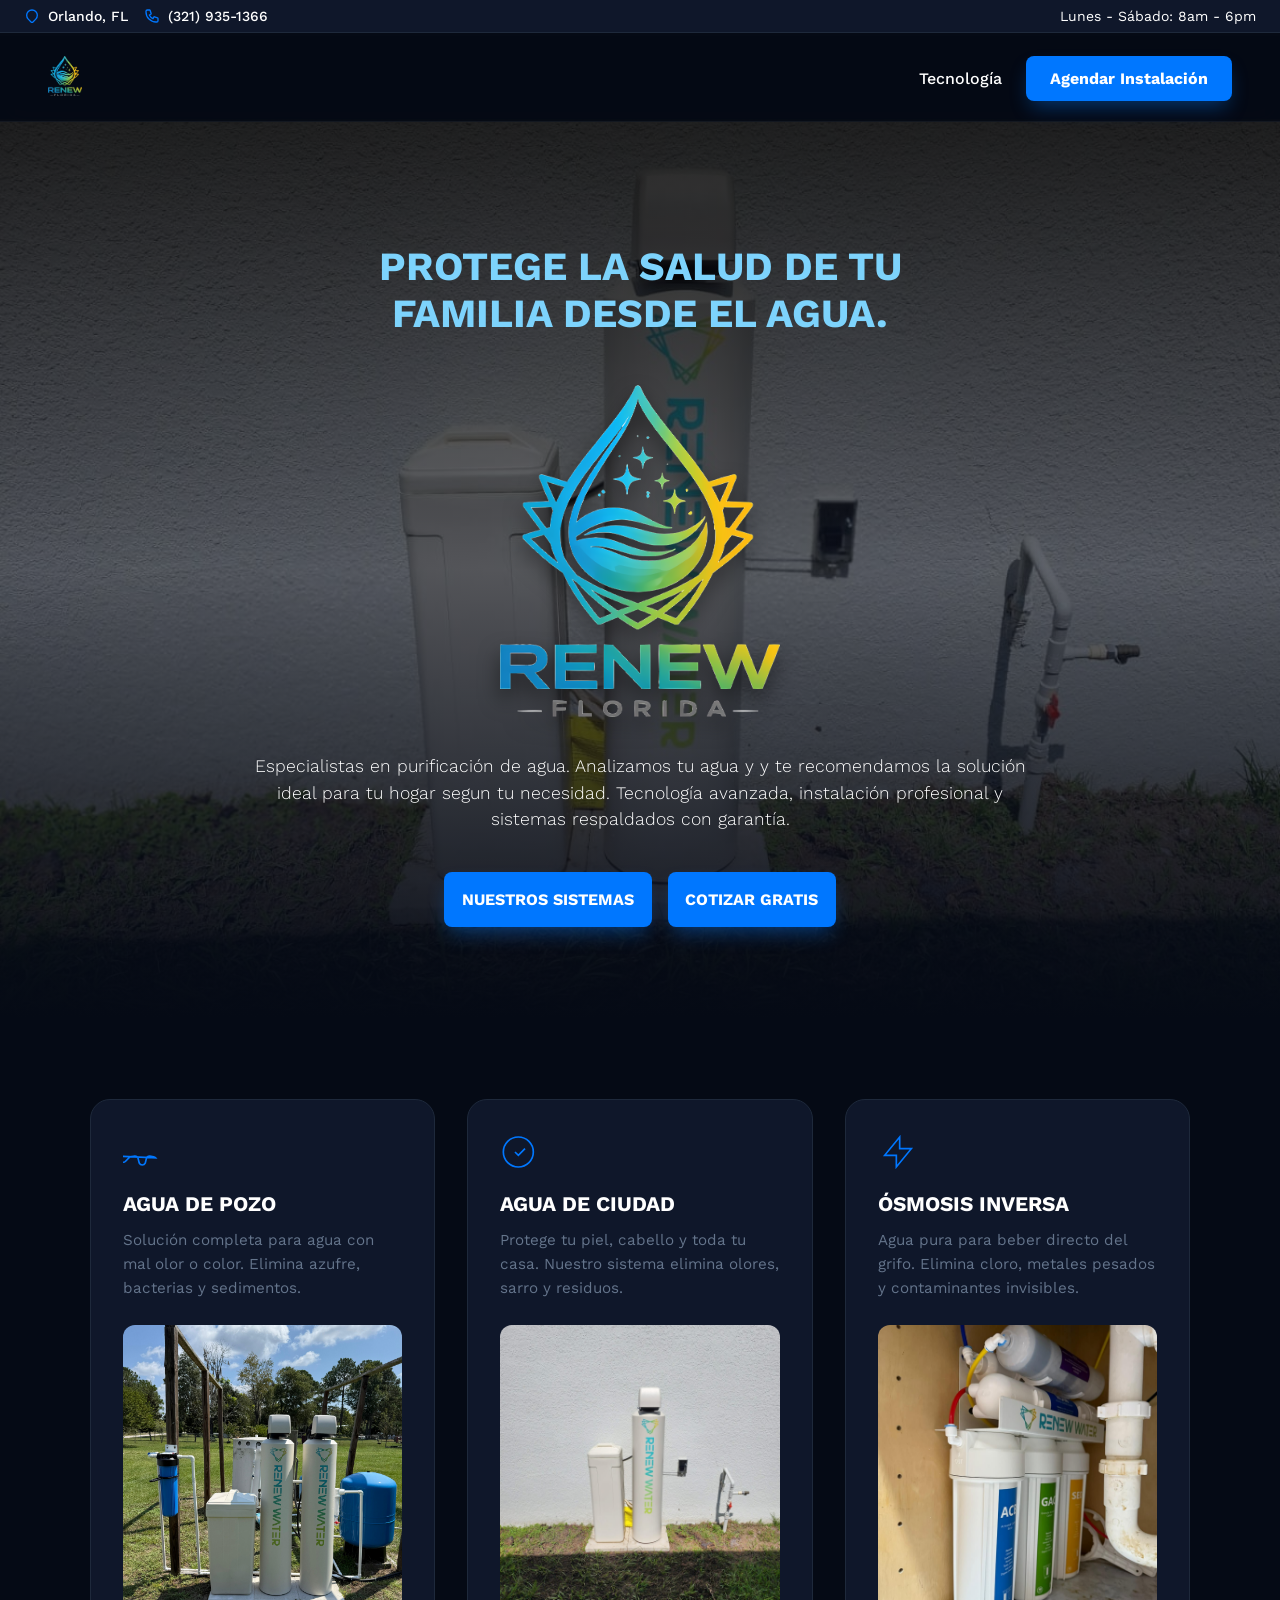
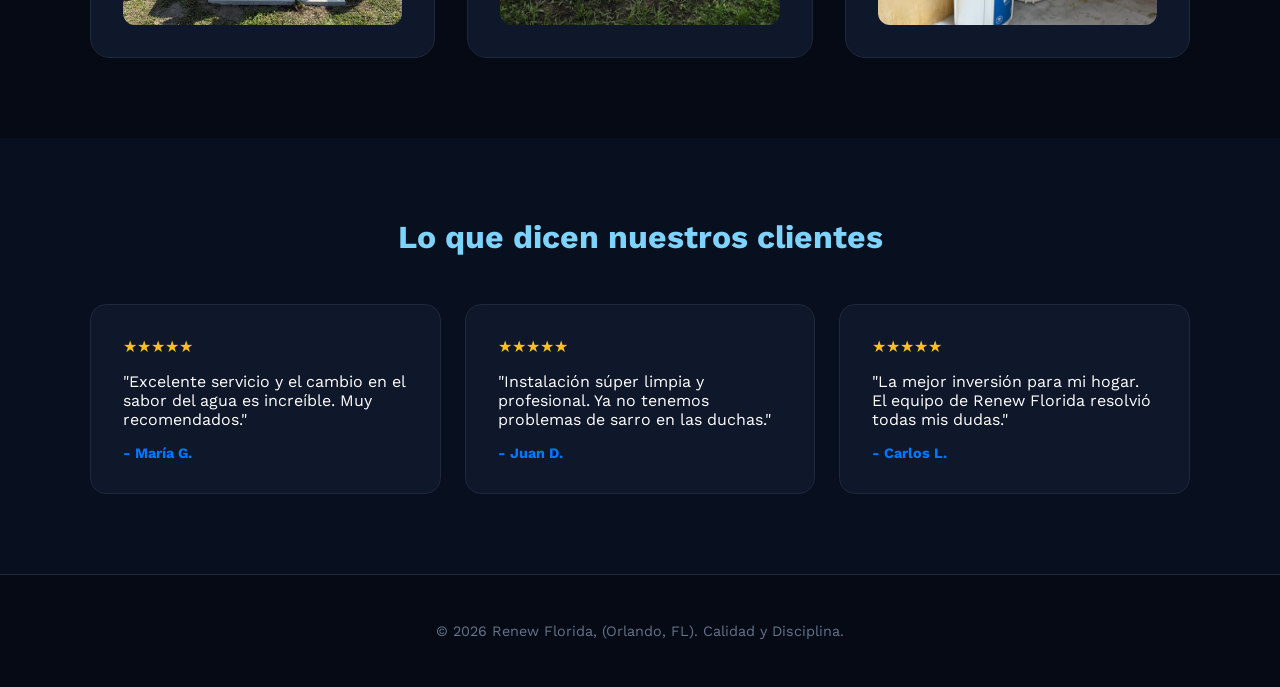
==== index.html @ 1191c912 "new images on product showups" ====
<!DOCTYPE html>
<html lang="es">
<head>
    <meta charset="UTF-8">
    <meta name="viewport" content="width=device-width, initial-scale=1.0">
    <title>Renew Florida | Sistemas de Purificación Profesional</title>
    <meta name="description" content="Sistemas de purificación de agua de alta tecnología en Orlando, FL. Eliminación de sedimentos, cloro y bacterias a domicilio.">
    
    <link rel="stylesheet" href="style.css">
    <link href="https://unpkg.com/aos@2.3.1/dist/aos.css" rel="stylesheet">
    <link rel="preconnect" href="https://fonts.googleapis.com">
    <link rel="preconnect" href="https://fonts.gstatic.com" crossorigin>
    <link href="https://fonts.googleapis.com/css2?family=Work+Sans:wght@300;400;700&display=swap" rel="stylesheet">
</head>
<body class="site-body">

    <div class="top-bar">
        <div class="top-bar-contact">
            <div class="contact-item">
                <svg class="icon" fill="none" stroke="currentColor" viewBox="0 0 24 24"><path stroke-linecap="round" stroke-linejoin="round" stroke-width="2" d="M17.657 16.657L13.414 20.9a1.998 1.998 0 01-2.827 0l-4.244-4.243a8 8 0 1111.314 0z"></path></svg>
                <a href="#" class="link-white">Orlando, FL</a>
            </div>
            <div class="contact-item">
                <svg class="icon" fill="none" stroke="currentColor" viewBox="0 0 24 24"><path stroke-linecap="round" stroke-linejoin="round" stroke-width="2" d="M3 5a2 2 0 012-2h3.28a1 1 0 01.948.684l1.498 4.493a1 1 0 01-.502 1.21l-2.257 1.13a11.042 11.042 0 005.516 5.516l1.13-2.257a1 1 0 011.21-.502l4.493 1.498a1 1 0 01.684.949V19a2 2 0 01-2 2h-1C9.716 21 3 14.284 3 6V5z"></path></svg>
                <a href="https://wa.me/13219351366" class="link-white transition-blue">(321) 935-1366</a>
            </div>
        </div>
        <div class="top-bar-hours">Lunes - Sábado: 8am - 6pm</div>
    </div>

    <nav class="main-nav glass">
        <a href="#" class="nav-logo">
            <img src="assets/logo.png" alt="AquaPure Logo" class="logo-img">
        </a>
        <div class="nav-links">
            <a href="#servicios" class="nav-link">Tecnología</a>
            <a href="https://wa.me/13219351366" class="btn-primary shadow-blue">Agendar Instalación</a>
        </div>
    </nav>

    <section class="hero">
        <!-- Contenedor de fondos rotativos -->
        <div class="photo-container" id="bg-slider">
            <img src="assets/images/ciudad1.JPG" class="hero-photo active">
            <img src="assets/images/ciudad2.JPG" class="hero-photo">
            <img src="assets/images/ciudad3.JPG" class="hero-photo">
            <img src="assets/images/ciudad4.JPG" class="hero-photo">
            <img src="assets/images/ciudad5.JPG" class="hero-photo">
            <img src="assets/images/ciudad6.JPG" class="hero-photo">
            <img src="assets/images/ciudad7.jpg" class="hero-photo">
            <img src="assets/images/ciudad8.JPG" class="hero-photo">
            <img src="assets/images/osmosis1.JPG" class="hero-photo">
            <img src="assets/images/pozo1.JPG" class="hero-photo">
            <img src="assets/images/pozo2.JPG" class="hero-photo">
            <img src="assets/images/pozo3.JPG" class="hero-photo">
            <img src="assets/images/pozo4.JPG" class="hero-photo">
            <img src="assets/images/pozo5.JPG" class="hero-photo">
            <img src="assets/images/pozo6.jpg" class="hero-photo">
            <img src="assets/images/pozo7.jpg" class="hero-photo">
            <div class="overlay"></div>
        </div>

        <div class="hero-content" data-aos="fade-up" data-aos-duration="1500">
            <span class="hero-subtitle">PROTEGE LA SALUD DE TU <br>FAMILIA DESDE EL AGUA.</span>
            
            <div class="logo-animation-container" data-aos="zoom-in" data-aos-duration="2000">
                <img src="assets/logo.png" alt="AquaPure Logo" class="hero-logo-img">
            </div>

            <p class="hero-description">
                Especialistas en purificación de agua. Analizamos tu agua y y te recomendamos la solución ideal para tu hogar segun tu necesidad. Tecnología avanzada, instalación profesional y sistemas respaldados con garantía.
            </p>

            <div class="hero-actions">
                <a href="#servicios" class="btn-primary btn-large shadow-blue">NUESTROS SISTEMAS</a>
                <a href="https://wa.me/13219351366" class="btn-primary btn-large shadow-blue">COTIZAR GRATIS</a>
            </div>
        </div>
    </section>

    <section id="servicios" class="services-section">
        <div class="services-grid">

            <div class="service-card" data-aos="fade-up">
                <svg class="service-icon" fill="none" stroke="currentColor" viewBox="0 0 24 24"><path d="M19.428 15.428a2 2 0 00-1.022-.547l-2.387-.477a2 2 0 00-1.96 1.414l-.727 2.903a2 2 0 01-3.566 0l-.727-2.903a2 2 0 00-1.96-1.414l-2.387.477a2 2 0 00-1.022.547l-2.12 2.12a2 2 0 01-2.828 0l-2.12-2.12a2 2 0 00-1.022-.547l-2.387-.477z"></path></svg>
                <h4 class="service-title">AGUA DE POZO</h4>
                <p class="service-text">Solución completa para agua con mal olor o color. Elimina azufre, bacterias y sedimentos.</p>
                <div class="service-img-container">
                    <img src="assets/images/pozo1.JPG" alt="Sistema Pozo 1" class="service-img active">
                    <img src="assets/images/pozo2.JPG" alt="Sistema Pozo 2" class="service-img">
                    <img src="assets/images/pozo3.JPG" alt="Sistema Pozo 3" class="service-img">
                    <img src="assets/images/pozo4.JPG" alt="Sistema Pozo 4" class="service-img">
                    <img src="assets/images/pozo5.JPG" alt="Sistema Pozo 5" class="service-img">
                    <img src="assets/images/pozo6.jpg" alt="Sistema Pozo 6" class="service-img">
                    <img src="assets/images/pozo7.jpg" alt="Sistema Pozo 7" class="service-img">
                </div>
            </div>

            <div class="service-card" data-aos="fade-up" data-aos-delay="200">
                <svg class="service-icon" fill="none" stroke="currentColor" viewBox="0 0 24 24"><path d="M9 12l2 2 4-4m5 2a9 9 0 11-18 0 9 9 0 0118 0z"></path></svg>
                <h4 class="service-title">AGUA DE CIUDAD</h4>
                <p class="service-text">Protege tu piel, cabello y toda tu casa. Nuestro sistema elimina olores, sarro y residuos.</p>
                <div class="service-img-container">
                    <img src="assets/images/ciudad1.JPG" alt="Sistema Ciudad 1" class="service-img active">
                    <img src="assets/images/ciudad2.JPG" alt="Sistema Ciudad 2" class="service-img">
                    <img src="assets/images/ciudad3.JPG" alt="Sistema Ciudad 3" class="service-img">
                    <img src="assets/images/ciudad4.JPG" alt="Sistema Ciudad 4" class="service-img">
                    <img src="assets/images/ciudad5.JPG" alt="Sistema Ciudad 5" class="service-img">
                    <img src="assets/images/ciudad6.JPG" alt="Sistema Ciudad 6" class="service-img">
                    <img src="assets/images/ciudad7.jpg" alt="Sistema Ciudad 7" class="service-img">
                    <img src="assets/images/ciudad8.JPG" alt="Sistema Ciudad 8" class="service-img">
                    
                </div>
            </div>

            <div class="service-card" data-aos="fade-up" data-aos-delay="400">
                <svg class="service-icon" fill="none" stroke="currentColor" viewBox="0 0 24 24"><path d="M13 10V3L4 14h7v7l9-11h-7z"></path></svg>
                <h4 class="service-title">Ósmosis Inversa</h4>
                <p class="service-text">Agua pura para beber directo del grifo. Elimina cloro, metales pesados y contaminantes invisibles.</p>
                <div class="service-img-container">
                    <img src="assets/images/osmosis1.JPG" alt="Sistema Osmosis 1" class="service-img active">
                </div>
            </div>
        </div>
    </section>

    <!-- SECCIÓN DE REVIEWS -->
    <section class="reviews-section">
        <h2 class="reviews-title" data-aos="fade-down">Lo que dicen nuestros clientes</h2>
        <div class="reviews-grid">
            <div class="review-card" data-aos="zoom-in">
                <div class="review-stars">★★★★★</div>
                <p>"Excelente servicio y el cambio en el sabor del agua es increíble. Muy recomendados."</p>
                <span class="review-author">- María G.</span>
            </div>
            <div class="review-card" data-aos="zoom-in" data-aos-delay="100">
                <div class="review-stars">★★★★★</div>
                <p>"Instalación súper limpia y profesional. Ya no tenemos problemas de sarro en las duchas."</p>
                <span class="review-author">- Juan D.</span>
            </div>
            <div class="review-card" data-aos="zoom-in" data-aos-delay="200">
                <div class="review-stars">★★★★★</div>
                <p>"La mejor inversión para mi hogar. El equipo de Renew Florida resolvió todas mis dudas."</p>
                <span class="review-author">- Carlos L.</span>
            </div>
        </div>
    </section>

    <footer class="main-footer">
        <p>© 2026 Renew Florida, (Orlando, FL). Calidad y Disciplina.</p>
    </footer>

    <script src="https://unpkg.com/aos@2.3.1/dist/aos.js"></script>
    <script>
        // 1. Inicializar animaciones de scroll
        AOS.init({ once: true });

        // 2. LÓGICA DEL HERO (Fondo principal)
        const heroSlides = document.querySelectorAll('.hero-photo');
        let currentHeroIndex = 0;

        function nextHeroSlide() {
            if (heroSlides.length === 0) return;
            heroSlides[currentHeroIndex].classList.remove('active');
            currentHeroIndex = (currentHeroIndex + 1) % heroSlides.length;
            heroSlides[currentHeroIndex].classList.add('active');
        }

        // 3. LÓGICA DE SERVICIOS (Mini sliders en las tarjetas)
        const serviceContainers = document.querySelectorAll('.service-img-container');

        function initServiceSliders() {
            serviceContainers.forEach(container => {
                const images = container.querySelectorAll('.service-img');
                
                // Solo si hay más de una imagen en la tarjeta, activamos el intervalo
                if (images.length > 1) {
                    let currentServiceIndex = 0;
                    
                    setInterval(() => {
                        images[currentServiceIndex].classList.remove('active');
                        currentServiceIndex = (currentServiceIndex + 1) % images.length;
                        images[currentServiceIndex].classList.add('active');
                    }, 2000); // Cambia cada 4 segundos (un poco más rápido que el Hero)
                }
            });
        }

        // 4. EJECUCIÓN
        if (heroSlides.length > 0) setInterval(nextHeroSlide, 3000);
        initServiceSliders();

    </script>
</body>
</html>
---- style.css ----
:root {
    --bg-dark: #050a15;
    --bg-card: #0f172a;
    --accent-main: #0077ff;
    --accent-dark: #0056b3;
    --accent-light: #7dd3fc;
    --text-white: #ffffff;
    --text-gray: #94a3b8;
    --text-muted: #64748b;
    --border-gray: #1e293b;
}

* {
    margin: 0;
    padding: 0;
    box-sizing: border-box;
}

body {
    font-family: 'Work Sans', sans-serif;
    background-color: var(--bg-dark);
    color: var(--text-white);
    overflow-x: hidden;
}

/* --- UTILIDADES --- */
.transition-blue:hover { color: var(--accent-light); }
.link-white { color: white; text-decoration: none; font-weight: 500; }

/* NAVEGACIÓN */
.top-bar {
    position: sticky;
    top: 0;
    z-index: 60;
    background-color: #0f172a;
    padding: 0.5rem 1.5rem;
    display: flex;
    justify-content: space-between;
    align-items: center;
    font-size: 0.875rem;
    border-bottom: 1px solid var(--border-gray);
}

.top-bar-contact { display: flex; gap: 1rem; }
.contact-item { display: flex; align-items: center; }
.icon { width: 1rem; height: 1rem; margin-right: 0.5rem; color: var(--accent-main); }

.main-nav {
    position: sticky;
    top: 34px;
    width: 100%;
    z-index: 50;
    padding: 1rem 1.5rem;
    display: flex;
    justify-content: space-between;
    align-items: center;
}

.glass {
    background: rgba(5, 10, 21, 0.85);
    backdrop-filter: blur(12px);
    -webkit-backdrop-filter: blur(12px);
    border-bottom: 1px solid rgba(255, 255, 255, 0.05);
}

.logo-img { height: 2.5rem; transition: transform 0.2s; }
.nav-links { display: flex; align-items: center; gap: 1.5rem; }
.nav-link { color: white; text-decoration: none; font-weight: 500; transition: 0.2s; }

/* HERO SECTION & BG CHANGER */
.hero {
    position: relative;
    min-height: 100vh;
    display: flex;
    flex-direction: column;
    align-items: center;
    justify-content: center;
    padding: 6rem 1rem 4rem;
    text-align: center;
    overflow: hidden;
}

.photo-container { position: absolute; inset: 0; z-index: 0; }
.hero-photo { 
    position: absolute;
    inset: 0;
    width: 100%; 
    height: 100%; 
    object-fit: cover; 
    opacity: 0;
    transition: opacity 1s ease-in-out;
}
.hero-photo.active { opacity: 1; }

.overlay {
    position: absolute;
    inset: 0;
    background: linear-gradient(to bottom, rgba(0,0,0,0.85), rgba(5,10,21,0.6), var(--bg-dark));
    z-index: 10;
}

.hero-content { position: relative; z-index: 20; max-width: 800px; }
.hero-subtitle { color: var(--accent-light); font-weight: 700; font-size: 1.25rem; text-transform: uppercase; margin-bottom: 1rem; display: block; }
.hero-logo-img { width: 60%; max-width: 280px; height: auto; margin: 2rem 0; filter: drop-shadow(0 10px 10px rgba(0,0,0,0.5)); }
.hero-description { font-size: 1.1rem; color: var(--text-white); margin-bottom: 2.5rem; font-weight: 300; line-height: 1.5; }

.hero-actions { display: flex; flex-direction: column; gap: 1rem; align-items: center; }

/* BOTONES */
.btn-primary {
    background-color: var(--accent-main);
    color: white;
    padding: 0.8rem 1.5rem;
    border-radius: 0.5rem;
    font-weight: 700;
    text-decoration: none;
    transition: 0.3s;
    border: none;
    display: inline-block;
}
.btn-primary:hover { background-color: var(--accent-dark); transform: translateY(-2px); }
.btn-large { width: 100%; max-width: 300px; padding: 1.1rem; font-size: 1rem; }
.shadow-blue { box-shadow: 0 10px 20px -5px rgba(0, 119, 255, 0.4); }

/* SERVICIOS */
.services-section { padding: 5rem 1.5rem; background-color: var(--bg-dark); }
.services-grid { max-width: 1100px; margin: 0 auto; display: grid; gap: 2rem; grid-template-columns: 1fr; }
.service-card { 
    padding: 2rem; 
    border-radius: 1.25rem; 
    background-color: var(--bg-card); 
    border: 1px solid var(--border-gray); 
    transition: 0.3s; 
    display: flex;
    flex-direction: column;
}
.service-card:hover { border-color: var(--accent-main); transform: scale(1.03); }
.service-icon { width: 2.5rem; height: 2.5rem; color: var(--accent-main); margin-bottom: 1.25rem; }
.service-title { font-size: 1.3rem; margin-bottom: 0.75rem; text-transform: uppercase; }
.service-text { color: var(--text-muted); line-height: 1.6; font-size: 0.95rem; margin-bottom: 1.5rem; flex-grow: 1; }

.service-img-container {
    width: 100%;
    height: 300px;
    border-radius: 0.75rem;
    overflow: hidden;
    margin-top: auto;
}
.service-img { width: 100%; height: 100%; object-fit: cover; }

/* REVIEWS */
.reviews-section { padding: 5rem 1.5rem; background-color: #080f1e; }
.reviews-title { text-align: center; margin-bottom: 3rem; font-size: 2rem; color: var(--accent-light); }
.reviews-grid { max-width: 1100px; margin: 0 auto; display: grid; gap: 1.5rem; grid-template-columns: 1fr; }
.review-card { background: var(--bg-card); padding: 2rem; border-radius: 1rem; border: 1px solid var(--border-gray); }
.review-stars { color: #fbbf24; margin-bottom: 1rem; }
.review-author { display: block; margin-top: 1rem; font-weight: 700; color: var(--accent-main); font-size: 0.9rem; }

/* FOOTER */
.main-footer { padding: 3rem 1rem; border-top: 1px solid var(--border-gray); text-align: center; color: var(--text-muted); font-size: 0.9rem; }

/* MEDIA QUERIES */
@media (min-width: 768px) {
    .services-grid { grid-template-columns: repeat(3, 1fr); }
    .reviews-grid { grid-template-columns: repeat(3, 1fr); }
    .hero-actions { flex-direction: row; justify-content: center; }
    .btn-large { width: auto; }
    .hero-subtitle { font-size: 2.5rem; }
    .hero-logo-img { width: 35%; }
    .main-nav { top: 36px; padding: 1.25rem 3rem; }
}

@media (max-width: 600px) {
    .top-bar { flex-direction: column; height: auto; padding: 0.75rem; text-align: center; }
    .top-bar-contact { flex-direction: column; gap: 0.4rem; }
    .main-nav { top: 0; }
    .nav-link { display: none; }
}

/* Posicionamiento para las imágenes rotativas de servicios */
.service-img-container {
    position: relative; /* Necesario para el posicionamiento absoluto de los hijos */
    height: 300px;
}

.service-img {
    position: absolute;
    top: 0;
    left: 0;
    width: 100%;
    height: 100%;
    object-fit: cover;
    opacity: 0;
    transition: opacity 1s ease-in-out;
}

.service-img.active {
    opacity: 1;
}
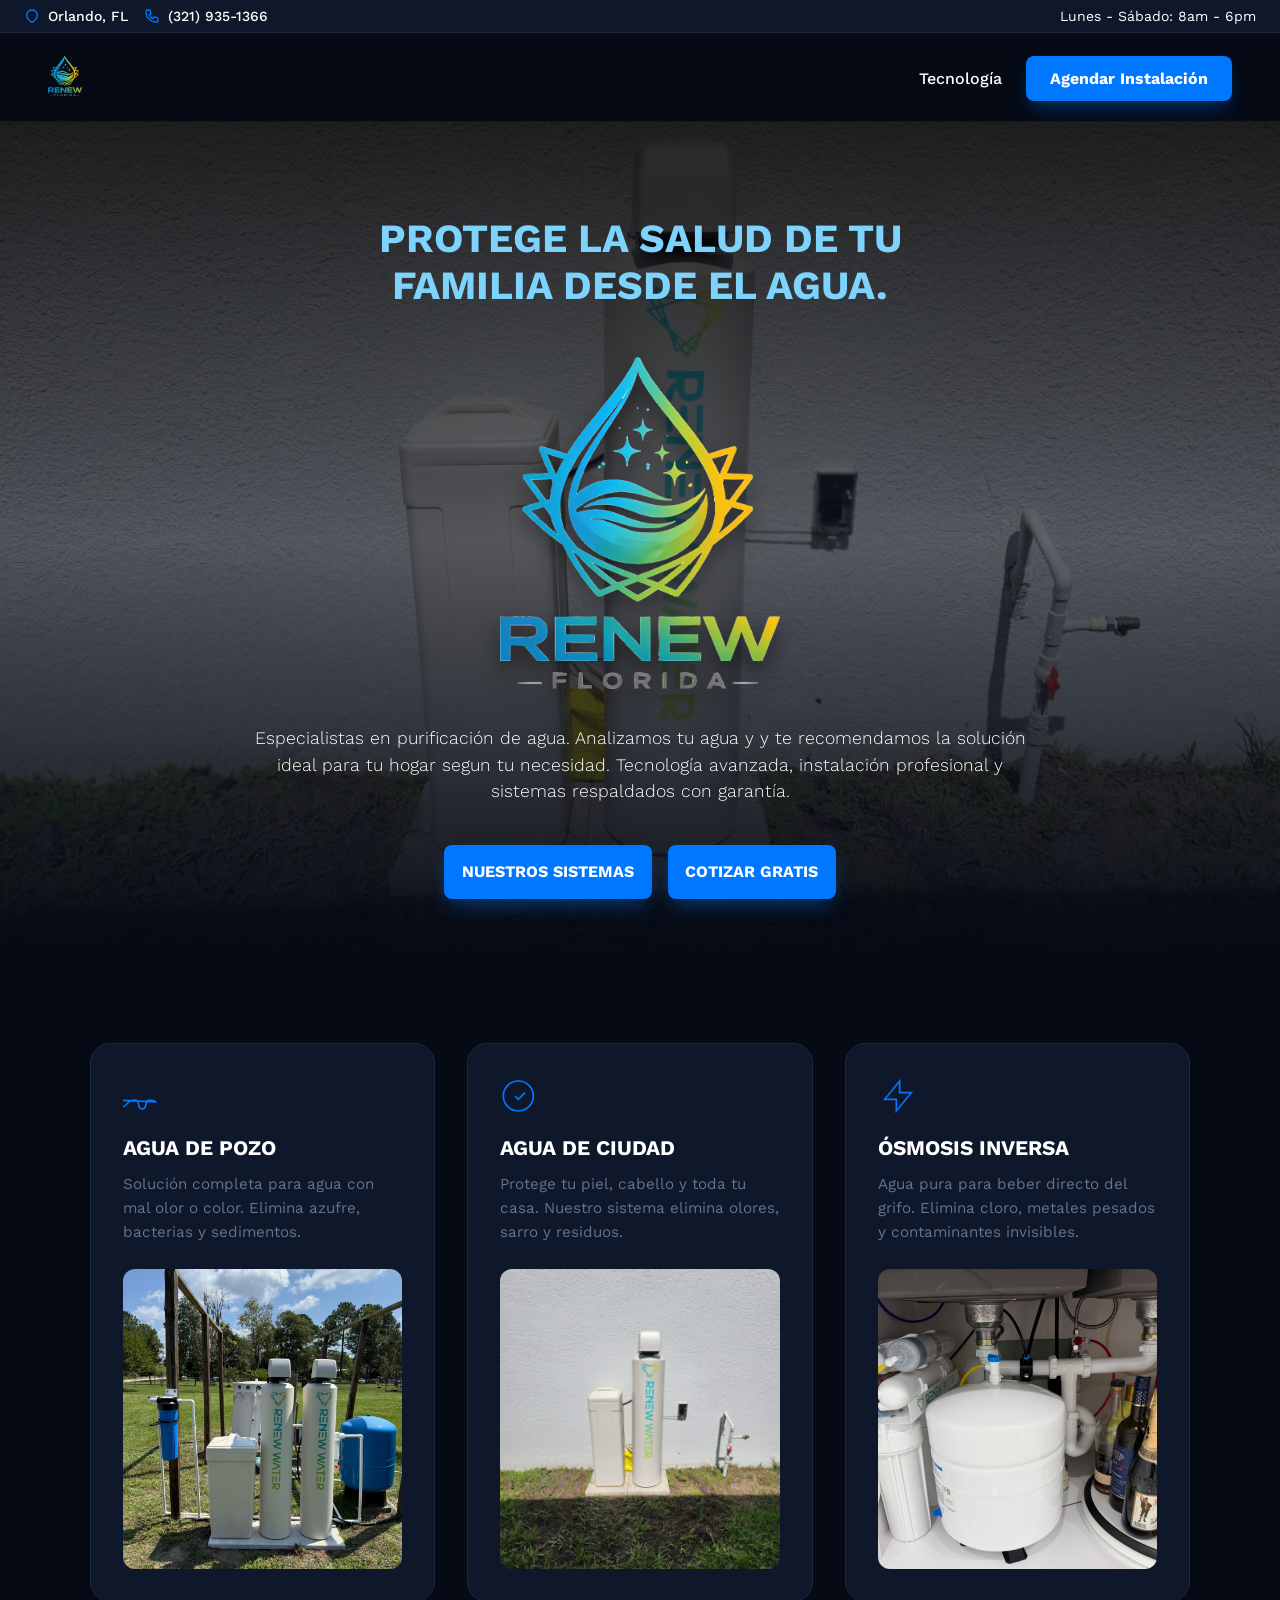
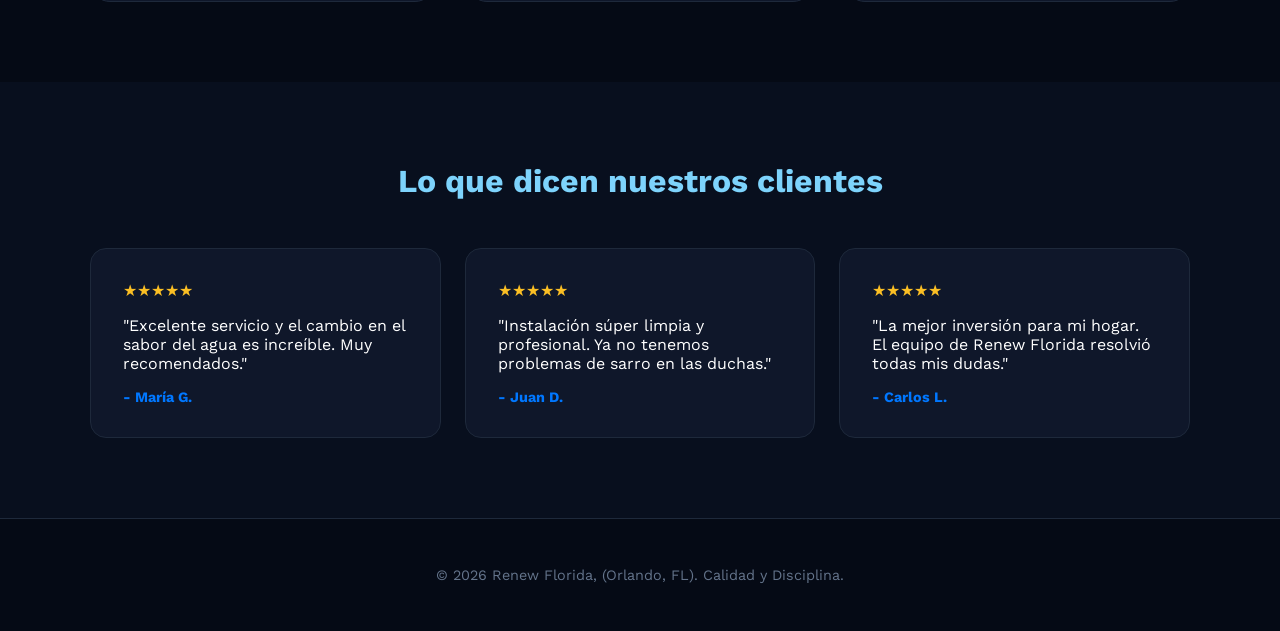
==== commit 92439ab6: "new osmosis images" ====
--- a/index.html
+++ b/index.html
@@ -49,7 +49,8 @@
             <img src="assets/images/ciudad6.JPG" class="hero-photo">
             <img src="assets/images/ciudad7.jpg" class="hero-photo">
             <img src="assets/images/ciudad8.JPG" class="hero-photo">
-            <img src="assets/images/osmosis1.JPG" class="hero-photo">
+            <img src="assets/images/osmosis1.PNG" class="hero-photo">
+            <img src="assets/images/osmosis2.JPG" class="hero-photo">
             <img src="assets/images/pozo1.JPG" class="hero-photo">
             <img src="assets/images/pozo2.JPG" class="hero-photo">
             <img src="assets/images/pozo3.JPG" class="hero-photo">
@@ -118,7 +119,8 @@
                 <h4 class="service-title">Ósmosis Inversa</h4>
                 <p class="service-text">Agua pura para beber directo del grifo. Elimina cloro, metales pesados y contaminantes invisibles.</p>
                 <div class="service-img-container">
-                    <img src="assets/images/osmosis1.JPG" alt="Sistema Osmosis 1" class="service-img active">
+                    <img src="assets/images/osmosis1.PNG" alt="Sistema Osmosis 1" class="service-img active">
+                    <img src="assets/images/osmosis2.JPG" alt="Sistema Osmosis 2" class="service-img">
                 </div>
             </div>
         </div>
--- a/style.css
+++ b/style.css
@@ -70,7 +70,7 @@
 /* HERO SECTION & BG CHANGER */
 .hero {
     position: relative;
-    min-height: 100vh;
+    min-height: 90vh;
     display: flex;
     flex-direction: column;
     align-items: center;
@@ -99,12 +99,40 @@
     z-index: 10;
 }
 
-.hero-content { position: relative; z-index: 20; max-width: 800px; }
-.hero-subtitle { color: var(--accent-light); font-weight: 700; font-size: 1.25rem; text-transform: uppercase; margin-bottom: 1rem; display: block; }
-.hero-logo-img { width: 60%; max-width: 280px; height: auto; margin: 2rem 0; filter: drop-shadow(0 10px 10px rgba(0,0,0,0.5)); }
-.hero-description { font-size: 1.1rem; color: var(--text-white); margin-bottom: 2.5rem; font-weight: 300; line-height: 1.5; }
-
-.hero-actions { display: flex; flex-direction: column; gap: 1rem; align-items: center; }
+.hero-content {
+    position: relative;
+    z-index: 20;
+    max-width: 800px;
+}
+.hero-subtitle {
+    color: var(--accent-light);
+    font-weight: 700;
+    font-size: 1.25rem;
+    text-transform: uppercase;
+    margin-bottom: 1rem;
+    display: block;
+}
+.hero-logo-img {
+    width: 60%;
+    max-width: 280px;
+    height: auto;
+    margin: 2rem 0;
+    filter: drop-shadow(0 10px 10px rgba(0,0,0,0.5));
+}
+.hero-description { 
+    font-size: 1.1rem;
+    color: var(--text-white);
+    margin-bottom: 2.5rem;
+    font-weight: 300;
+    line-height: 1.5;
+}
+
+.hero-actions {
+    display: flex;
+    flex-direction: column;
+    gap: 1rem;
+    align-items: center;
+}
 
 /* BOTONES */
 .btn-primary {
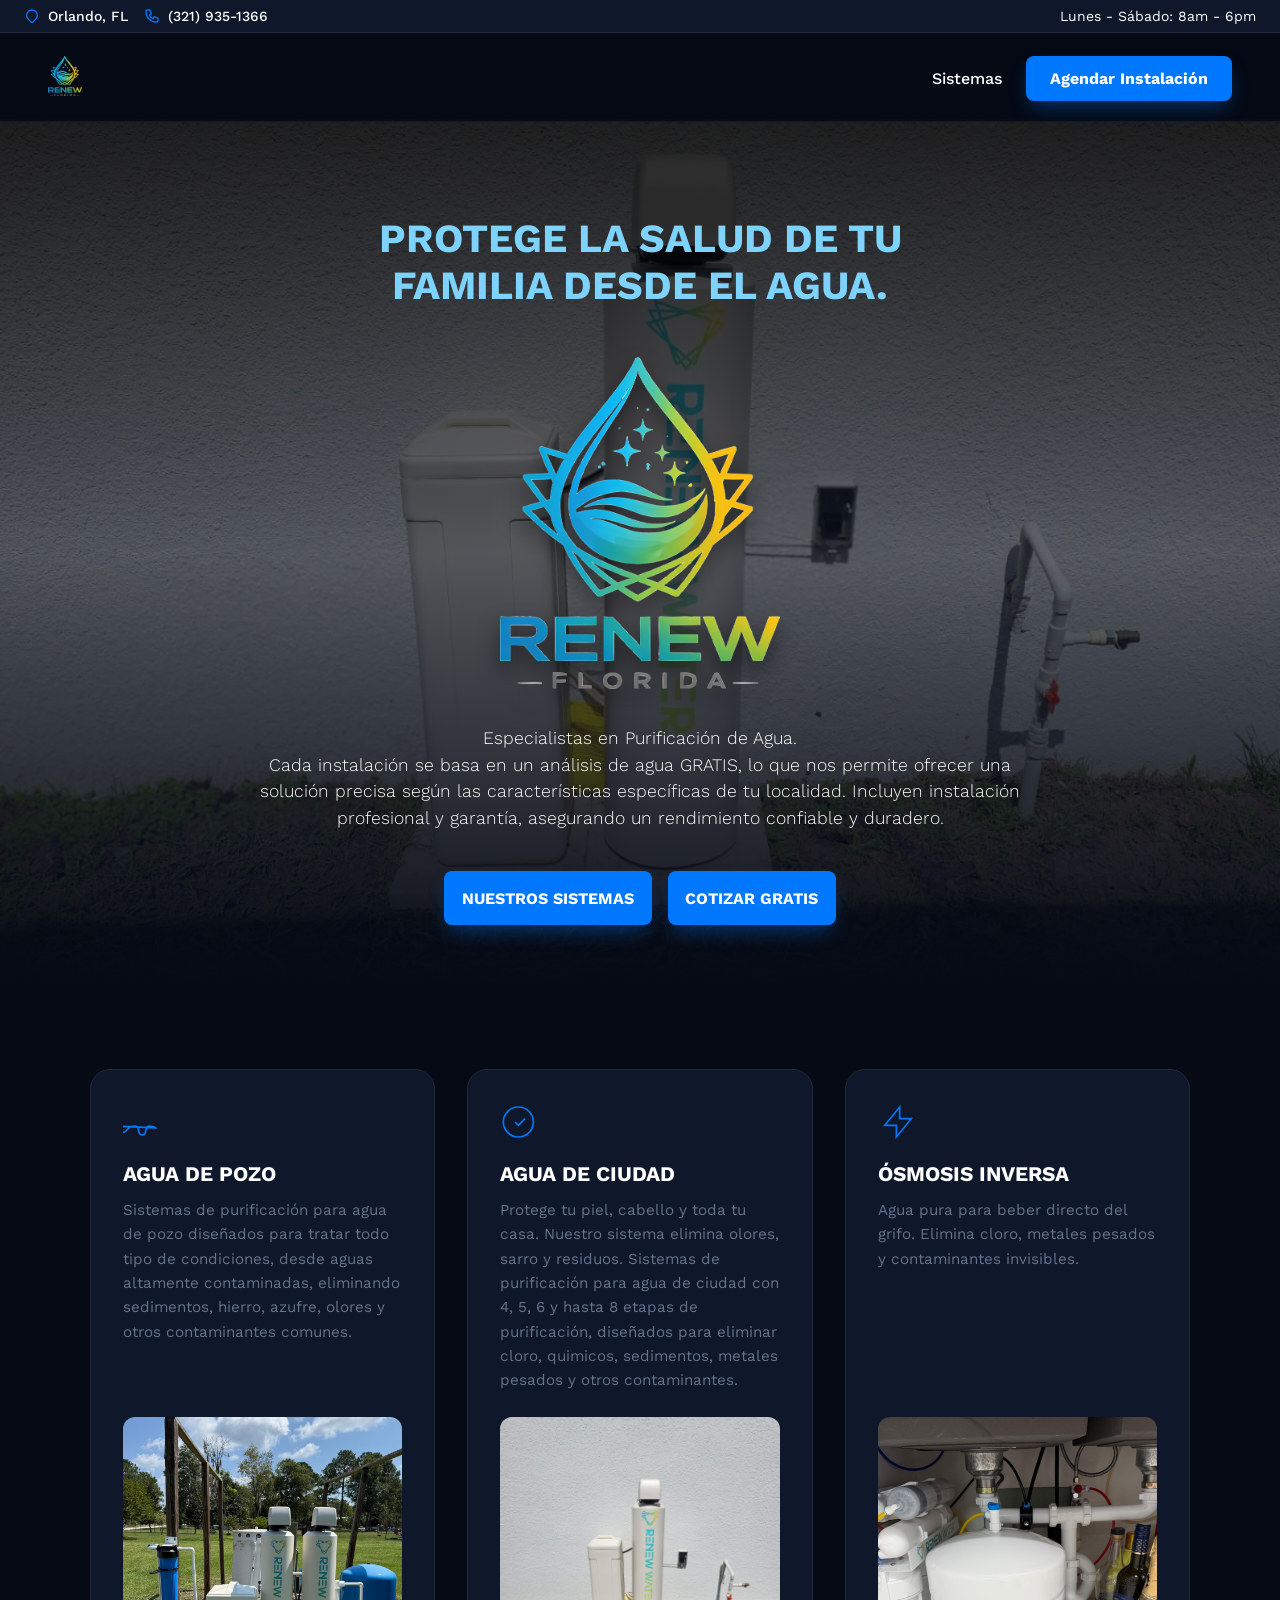
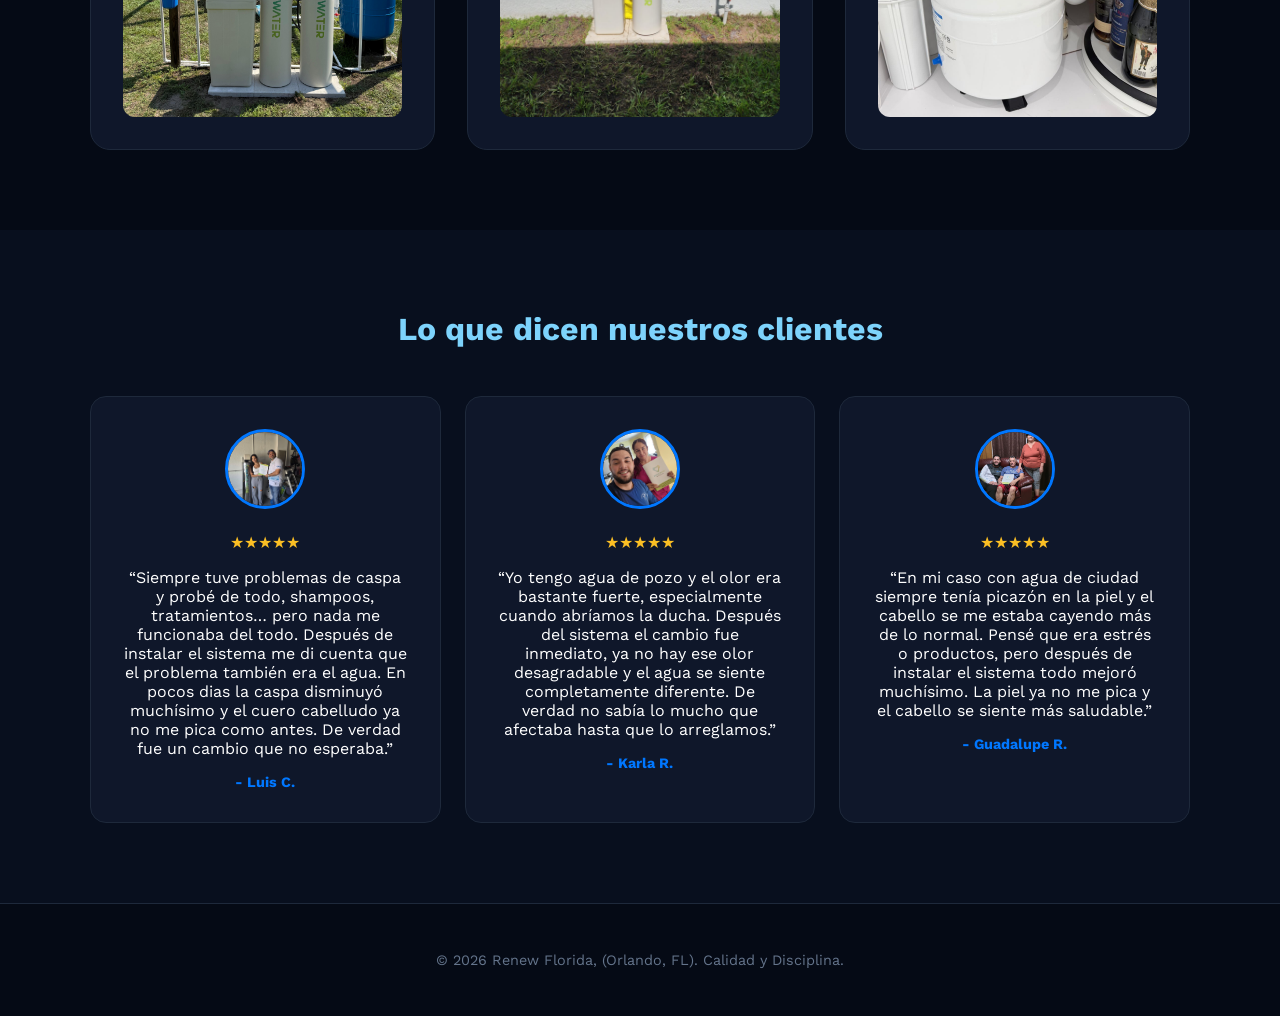
==== commit ddb1483d: "added client images and real client reviews" ====
--- a/index.html
+++ b/index.html
@@ -33,7 +33,7 @@
             <img src="assets/logo.png" alt="AquaPure Logo" class="logo-img">
         </a>
         <div class="nav-links">
-            <a href="#servicios" class="nav-link">Tecnología</a>
+            <a href="#sistemas" class="nav-link">Sistemas</a>
             <a href="https://wa.me/13219351366" class="btn-primary shadow-blue">Agendar Instalación</a>
         </div>
     </nav>
@@ -65,11 +65,12 @@
             <span class="hero-subtitle">PROTEGE LA SALUD DE TU <br>FAMILIA DESDE EL AGUA.</span>
             
             <div class="logo-animation-container" data-aos="zoom-in" data-aos-duration="2000">
-                <img src="assets/logo.png" alt="AquaPure Logo" class="hero-logo-img">
+                <img src="assets/logo.png" alt="Renew Florida Logo" class="hero-logo-img">
             </div>
 
             <p class="hero-description">
-                Especialistas en purificación de agua. Analizamos tu agua y y te recomendamos la solución ideal para tu hogar segun tu necesidad. Tecnología avanzada, instalación profesional y sistemas respaldados con garantía.
+                Especialistas en Purificación de Agua. <br>
+                Cada instalación se basa en un análisis de agua GRATIS, lo que nos permite ofrecer una solución precisa según las características específicas de tu localidad. Incluyen instalación profesional y garantía, asegurando un rendimiento confiable y duradero.
             </p>
 
             <div class="hero-actions">
@@ -79,13 +80,13 @@
         </div>
     </section>
 
-    <section id="servicios" class="services-section">
+    <section id="sistemas" class="services-section">
         <div class="services-grid">
 
             <div class="service-card" data-aos="fade-up">
                 <svg class="service-icon" fill="none" stroke="currentColor" viewBox="0 0 24 24"><path d="M19.428 15.428a2 2 0 00-1.022-.547l-2.387-.477a2 2 0 00-1.96 1.414l-.727 2.903a2 2 0 01-3.566 0l-.727-2.903a2 2 0 00-1.96-1.414l-2.387.477a2 2 0 00-1.022.547l-2.12 2.12a2 2 0 01-2.828 0l-2.12-2.12a2 2 0 00-1.022-.547l-2.387-.477z"></path></svg>
                 <h4 class="service-title">AGUA DE POZO</h4>
-                <p class="service-text">Solución completa para agua con mal olor o color. Elimina azufre, bacterias y sedimentos.</p>
+                <p class="service-text">Sistemas de purificación para agua de pozo diseñados para tratar todo tipo de condiciones, desde aguas altamente contaminadas, eliminando sedimentos, hierro, azufre, olores y otros contaminantes comunes.</p>
                 <div class="service-img-container">
                     <img src="assets/images/pozo1.JPG" alt="Sistema Pozo 1" class="service-img active">
                     <img src="assets/images/pozo2.JPG" alt="Sistema Pozo 2" class="service-img">
@@ -100,7 +101,7 @@
             <div class="service-card" data-aos="fade-up" data-aos-delay="200">
                 <svg class="service-icon" fill="none" stroke="currentColor" viewBox="0 0 24 24"><path d="M9 12l2 2 4-4m5 2a9 9 0 11-18 0 9 9 0 0118 0z"></path></svg>
                 <h4 class="service-title">AGUA DE CIUDAD</h4>
-                <p class="service-text">Protege tu piel, cabello y toda tu casa. Nuestro sistema elimina olores, sarro y residuos.</p>
+                <p class="service-text">Protege tu piel, cabello y toda tu casa. Nuestro sistema elimina olores, sarro y residuos. Sistemas de purificación para agua de ciudad con 4, 5, 6 y hasta 8 etapas de purificación, diseñados para eliminar cloro, quimicos, sedimentos, metales pesados y otros contaminantes.</p>
                 <div class="service-img-container">
                     <img src="assets/images/ciudad1.JPG" alt="Sistema Ciudad 1" class="service-img active">
                     <img src="assets/images/ciudad2.JPG" alt="Sistema Ciudad 2" class="service-img">
@@ -131,19 +132,28 @@
         <h2 class="reviews-title" data-aos="fade-down">Lo que dicen nuestros clientes</h2>
         <div class="reviews-grid">
             <div class="review-card" data-aos="zoom-in">
+                <div class="review-avatar">
+                    <img src="assets/images/cliente1.jpg" alt="Luis C.">
+                </div>
                 <div class="review-stars">★★★★★</div>
-                <p>"Excelente servicio y el cambio en el sabor del agua es increíble. Muy recomendados."</p>
-                <span class="review-author">- María G.</span>
+                <p>“Siempre tuve problemas de caspa y probé de todo, shampoos, tratamientos… pero nada me funcionaba del todo. Después de instalar el sistema me di cuenta que el problema también era el agua. En pocos dias la caspa disminuyó muchísimo y el cuero cabelludo ya no me pica como antes. De verdad fue un cambio que no esperaba.”</p>
+                <span class="review-author">- Luis C.</span>
             </div>
             <div class="review-card" data-aos="zoom-in" data-aos-delay="100">
+                <div class="review-avatar">
+                    <img src="assets/images/cliente2.jpg" alt="Karla R.">
+                </div>
                 <div class="review-stars">★★★★★</div>
-                <p>"Instalación súper limpia y profesional. Ya no tenemos problemas de sarro en las duchas."</p>
-                <span class="review-author">- Juan D.</span>
+                <p>“Yo tengo agua de pozo y el olor era bastante fuerte, especialmente cuando abríamos la ducha. Después del sistema el cambio fue inmediato, ya no hay ese olor desagradable y el agua se siente completamente diferente. De verdad no sabía lo mucho que afectaba hasta que lo arreglamos.”</p>
+                <span class="review-author">- Karla R.</span>
             </div>
             <div class="review-card" data-aos="zoom-in" data-aos-delay="200">
+                <div class="review-avatar">
+                    <img src="assets/images/cliente3.jpg" alt="Guadalupe R.">
+                </div>
                 <div class="review-stars">★★★★★</div>
-                <p>"La mejor inversión para mi hogar. El equipo de Renew Florida resolvió todas mis dudas."</p>
-                <span class="review-author">- Carlos L.</span>
+                <p>“En mi caso con agua de ciudad siempre tenía picazón en la piel y el cabello se me estaba cayendo más de lo normal. Pensé que era estrés o productos, pero después de instalar el sistema todo mejoró muchísimo. La piel ya no me pica y el cabello se siente más saludable.”</p>
+                <span class="review-author">- Guadalupe R.</span>
             </div>
         </div>
     </section>
--- a/style.css
+++ b/style.css
@@ -70,7 +70,7 @@
 /* HERO SECTION & BG CHANGER */
 .hero {
     position: relative;
-    min-height: 90vh;
+    min-height: 80vh;
     display: flex;
     flex-direction: column;
     align-items: center;
@@ -224,4 +224,25 @@
 
 .service-img.active {
     opacity: 1;
+}
+
+/* ESTILOS PARA AVATARES DE CLIENTES */
+
+.review-avatar {
+    width: 80px;
+    height: 80px;
+    margin: 0 auto 1.5rem auto;
+    border-radius: 50%;
+    overflow: hidden;
+    border: 3px solid var(--accent-main);
+}
+
+.review-avatar img {
+    width: 100%;
+    height: 100%;
+    object-fit: cover;
+}
+
+.review-card {
+    text-align: center; /* Centra el contenido para que el avatar y el texto luzcan equilibrados */
 }
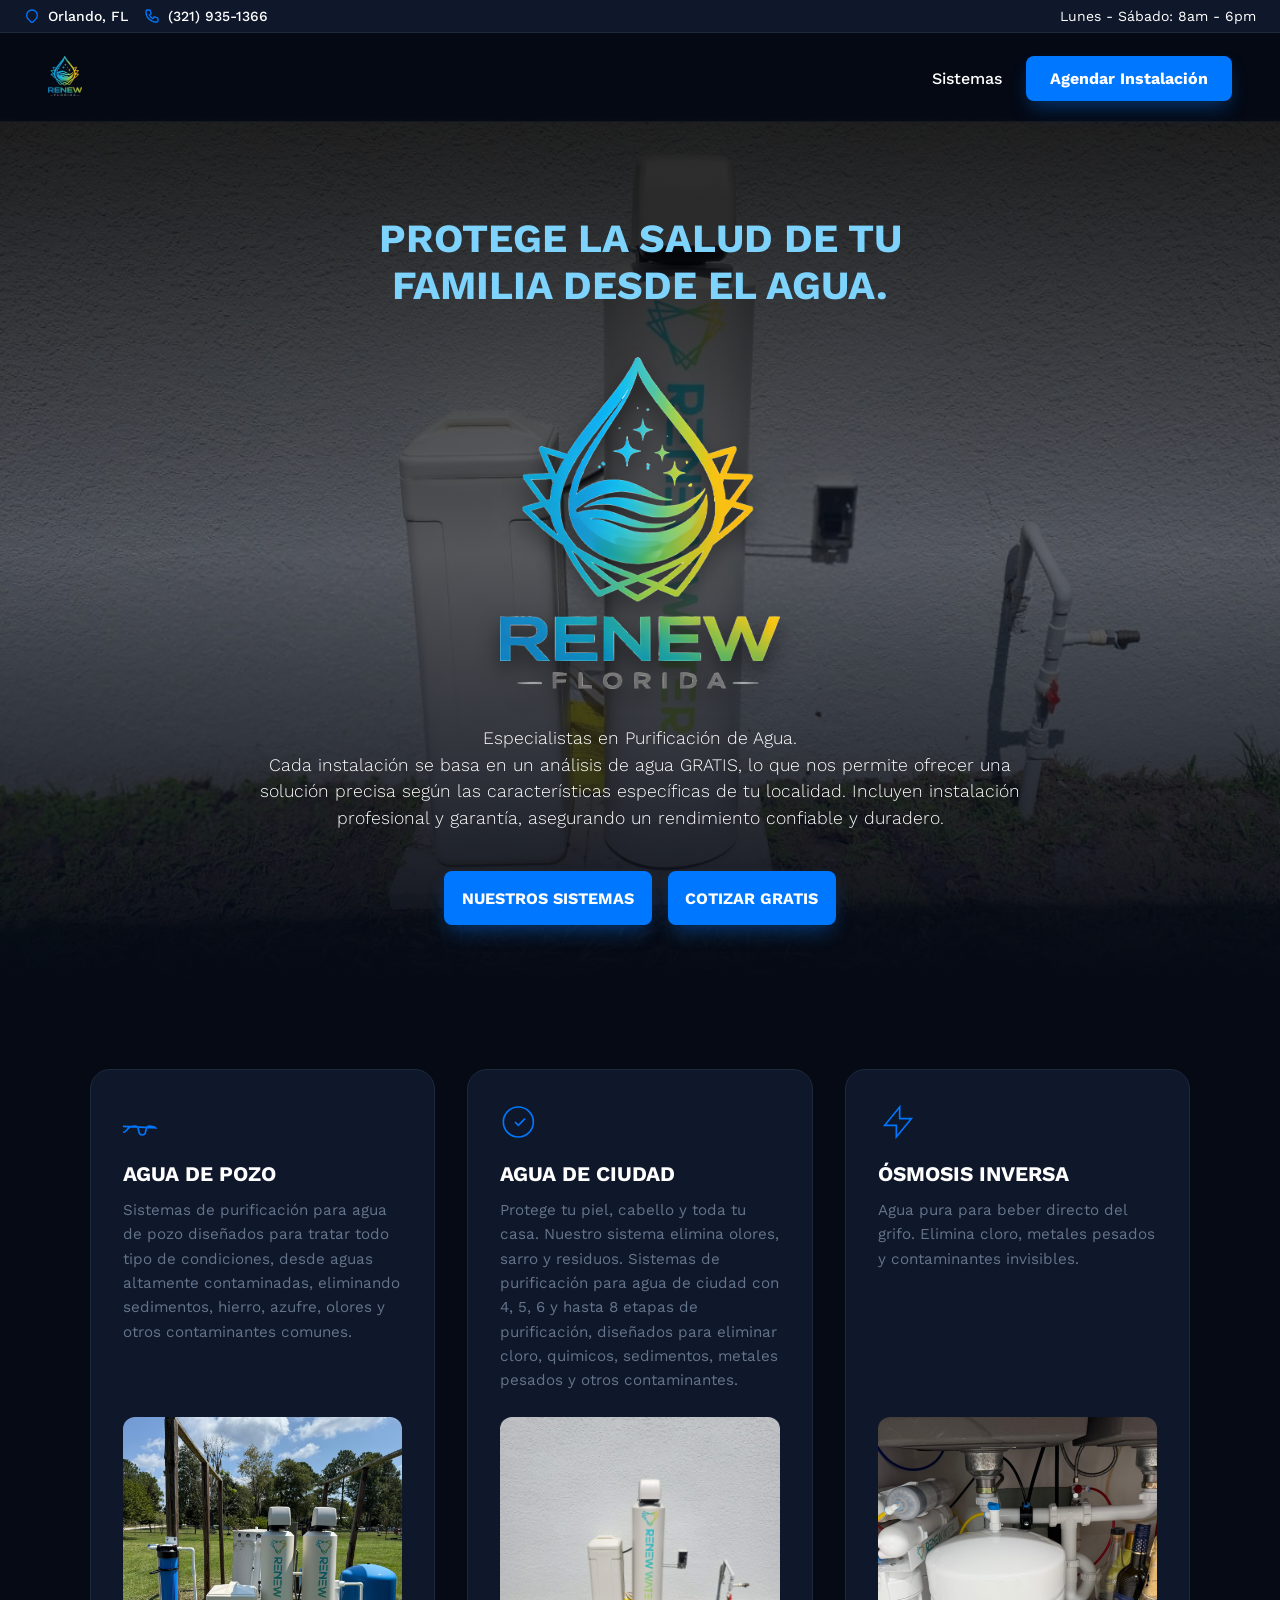
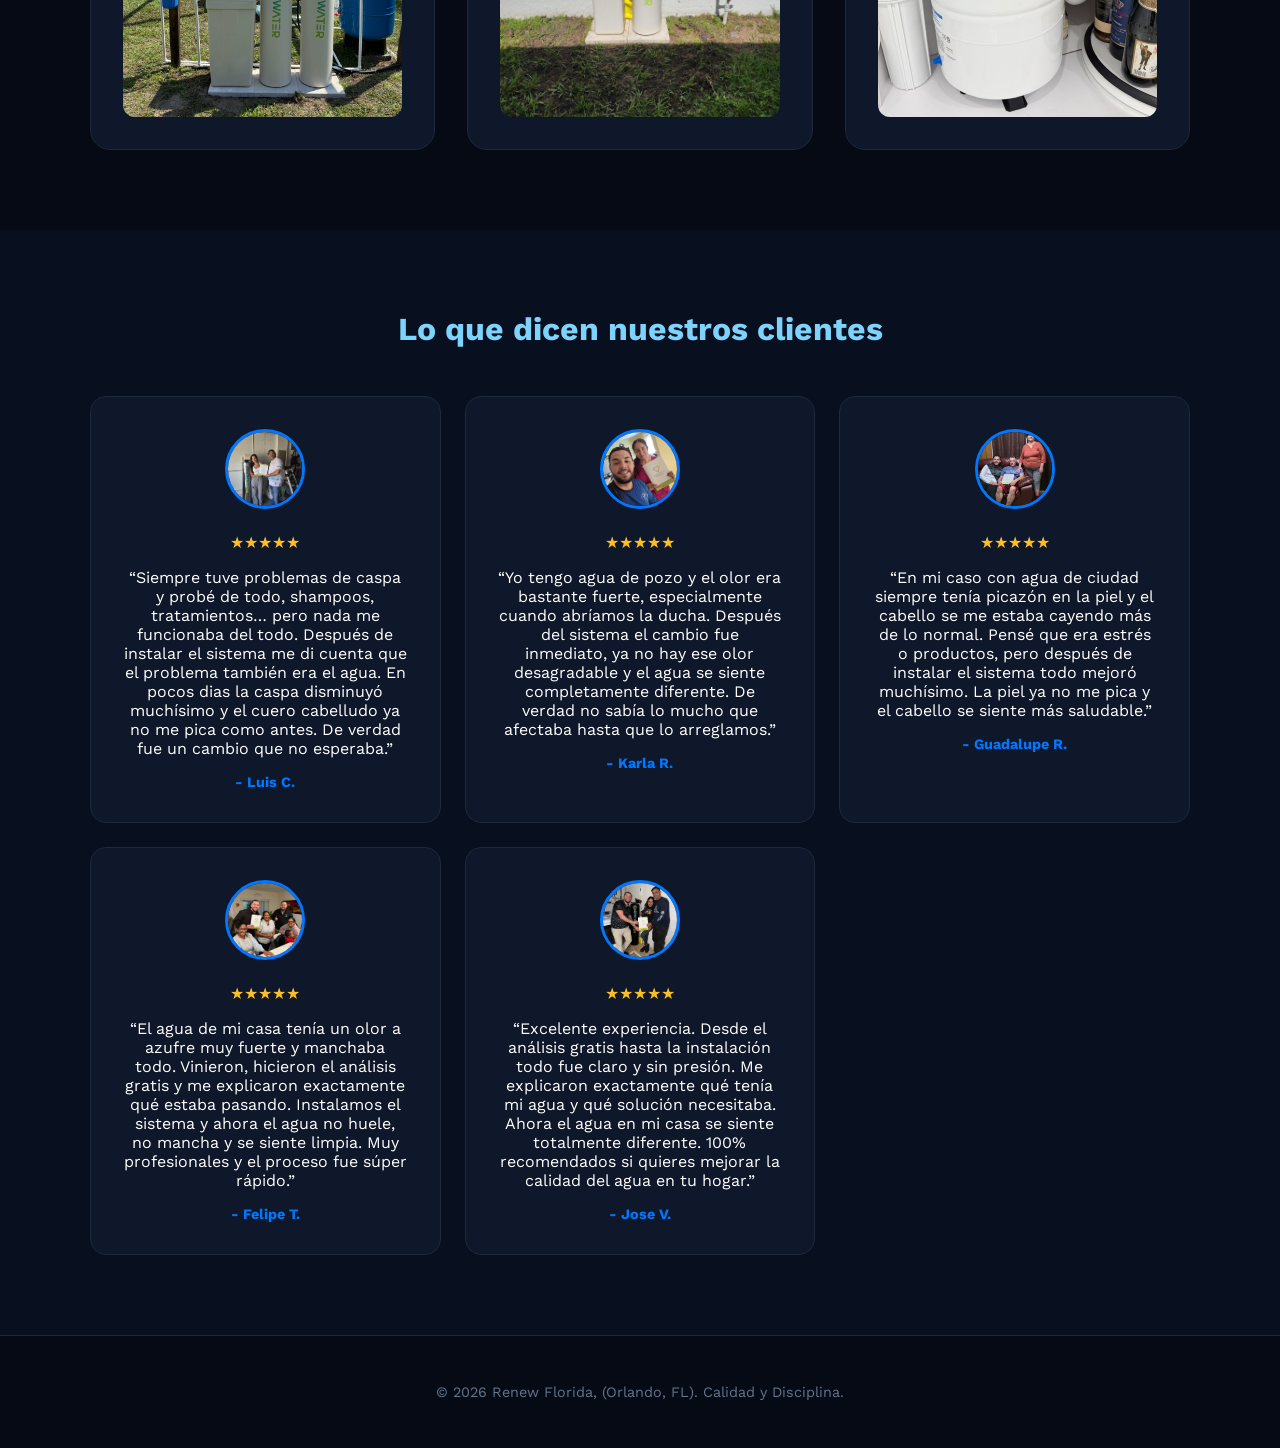
==== commit 1d20e7eb: "2 new reviews with pictures of the last commit" ====
--- a/index.html
+++ b/index.html
@@ -155,6 +155,22 @@
                 <p>“En mi caso con agua de ciudad siempre tenía picazón en la piel y el cabello se me estaba cayendo más de lo normal. Pensé que era estrés o productos, pero después de instalar el sistema todo mejoró muchísimo. La piel ya no me pica y el cabello se siente más saludable.”</p>
                 <span class="review-author">- Guadalupe R.</span>
             </div>
+            <div class="review-card" data-aos="zoom-in" data-aos-delay="200">
+                <div class="review-avatar">
+                    <img src="assets/images/cliente4.jpg" alt="Guadalupe R.">
+                </div>
+                <div class="review-stars">★★★★★</div>
+                <p>“El agua de mi casa tenía un olor a azufre muy fuerte y manchaba todo. Vinieron, hicieron el análisis gratis y me explicaron exactamente qué estaba pasando. Instalamos el sistema y ahora el agua no huele, no mancha y se siente limpia. Muy profesionales y el proceso fue súper rápido.”</p>
+                <span class="review-author">- Felipe T.</span>
+            </div>
+            <div class="review-card" data-aos="zoom-in" data-aos-delay="200">
+                <div class="review-avatar">
+                    <img src="assets/images/cliente5.jpg" alt="Guadalupe R.">
+                </div>
+                <div class="review-stars">★★★★★</div>
+                <p>“Excelente experiencia. Desde el análisis gratis hasta la instalación todo fue claro y sin presión. Me explicaron exactamente qué tenía mi agua y qué solución necesitaba. Ahora el agua en mi casa se siente totalmente diferente. 100% recomendados si quieres mejorar la calidad del agua en tu hogar.”</p>
+                <span class="review-author">- Jose V.</span>
+            </div>
         </div>
     </section>
 
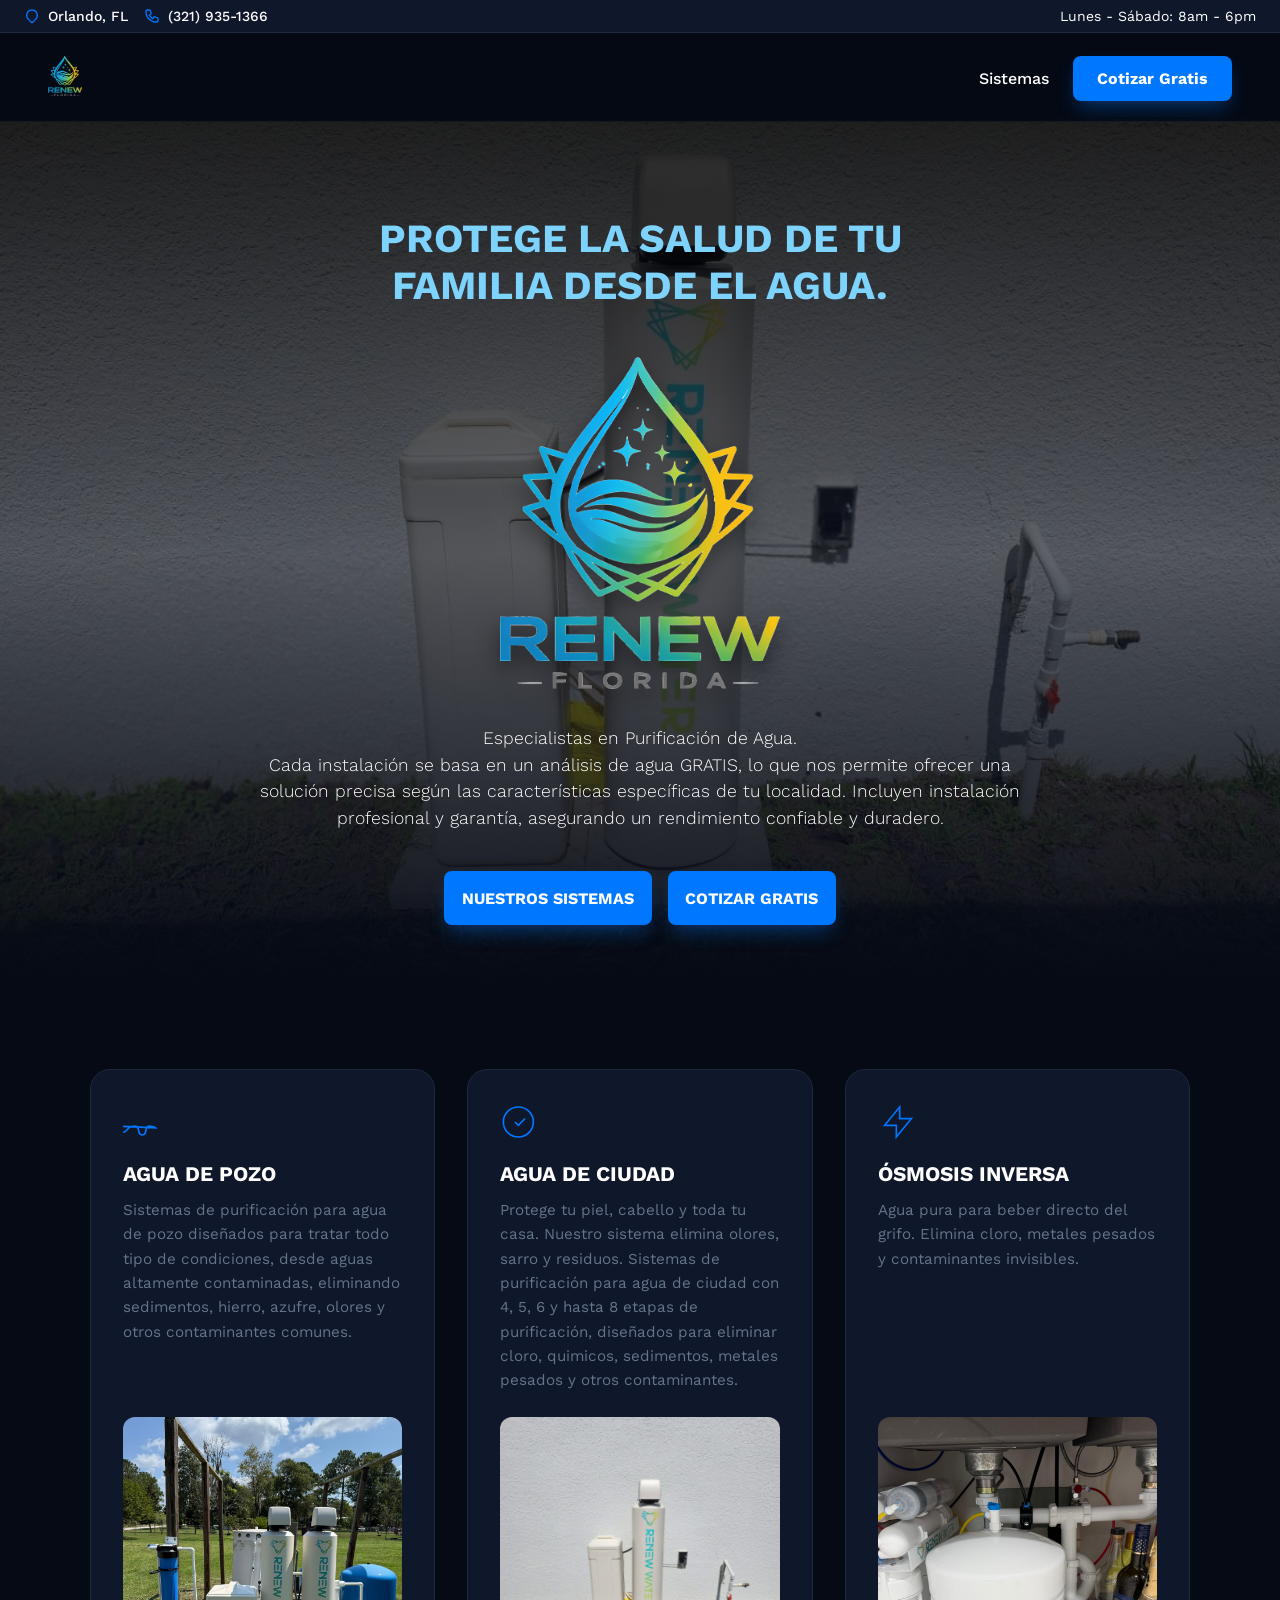
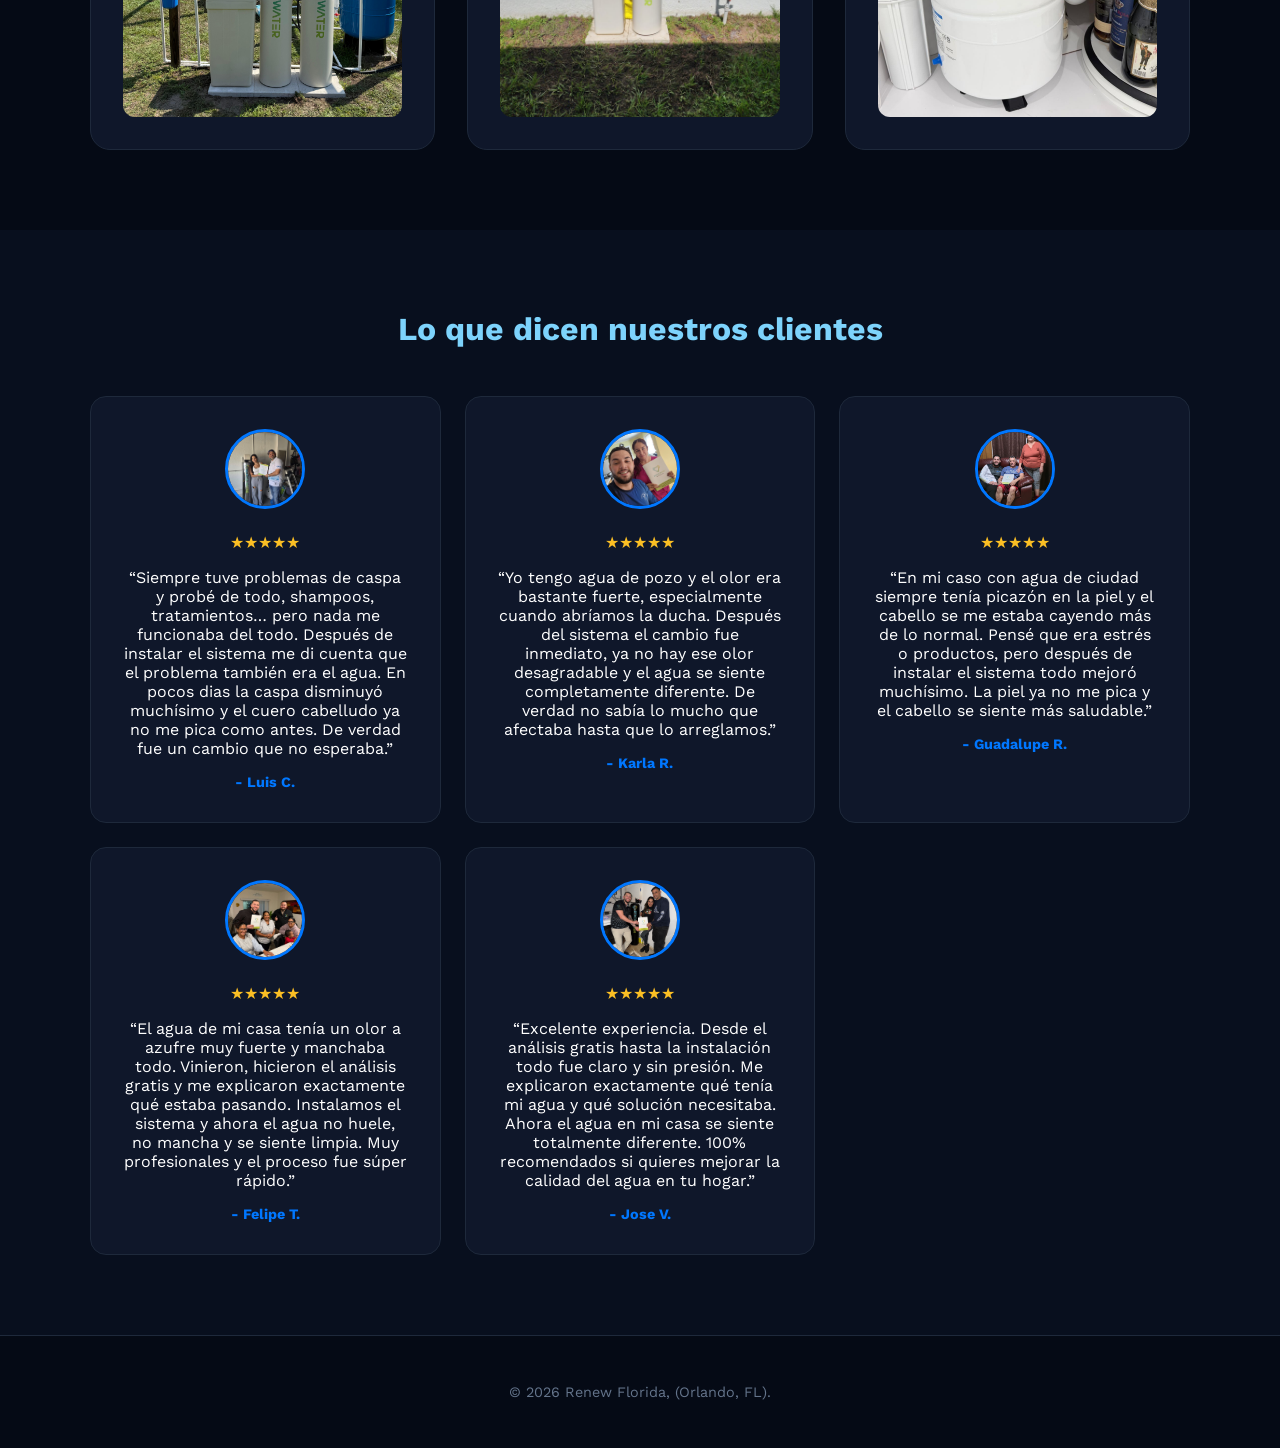
==== commit 12a0e4b5: "renamed button and added google maps link" ====
--- a/index.html
+++ b/index.html
@@ -18,7 +18,7 @@
         <div class="top-bar-contact">
             <div class="contact-item">
                 <svg class="icon" fill="none" stroke="currentColor" viewBox="0 0 24 24"><path stroke-linecap="round" stroke-linejoin="round" stroke-width="2" d="M17.657 16.657L13.414 20.9a1.998 1.998 0 01-2.827 0l-4.244-4.243a8 8 0 1111.314 0z"></path></svg>
-                <a href="#" class="link-white">Orlando, FL</a>
+                <a href="https://www.google.com/maps/place/102+Park+Pl+Blvd+Ste+B1,+Kissimmee,+FL+34741,+EE.+UU./@28.2759308,-81.5380797,12.17z" class="link-white">Orlando, FL</a>
             </div>
             <div class="contact-item">
                 <svg class="icon" fill="none" stroke="currentColor" viewBox="0 0 24 24"><path stroke-linecap="round" stroke-linejoin="round" stroke-width="2" d="M3 5a2 2 0 012-2h3.28a1 1 0 01.948.684l1.498 4.493a1 1 0 01-.502 1.21l-2.257 1.13a11.042 11.042 0 005.516 5.516l1.13-2.257a1 1 0 011.21-.502l4.493 1.498a1 1 0 01.684.949V19a2 2 0 01-2 2h-1C9.716 21 3 14.284 3 6V5z"></path></svg>
@@ -34,7 +34,7 @@
         </a>
         <div class="nav-links">
             <a href="#sistemas" class="nav-link">Sistemas</a>
-            <a href="https://wa.me/13219351366" class="btn-primary shadow-blue">Agendar Instalación</a>
+            <a href="https://wa.me/13219351366" class="btn-primary shadow-blue">Cotizar Gratis</a>
         </div>
     </nav>
 
@@ -175,7 +175,7 @@
     </section>
 
     <footer class="main-footer">
-        <p>© 2026 Renew Florida, (Orlando, FL). Calidad y Disciplina.</p>
+        <p>© 2026 Renew Florida, (Orlando, FL).</p>
     </footer>
 
     <script src="https://unpkg.com/aos@2.3.1/dist/aos.js"></script>
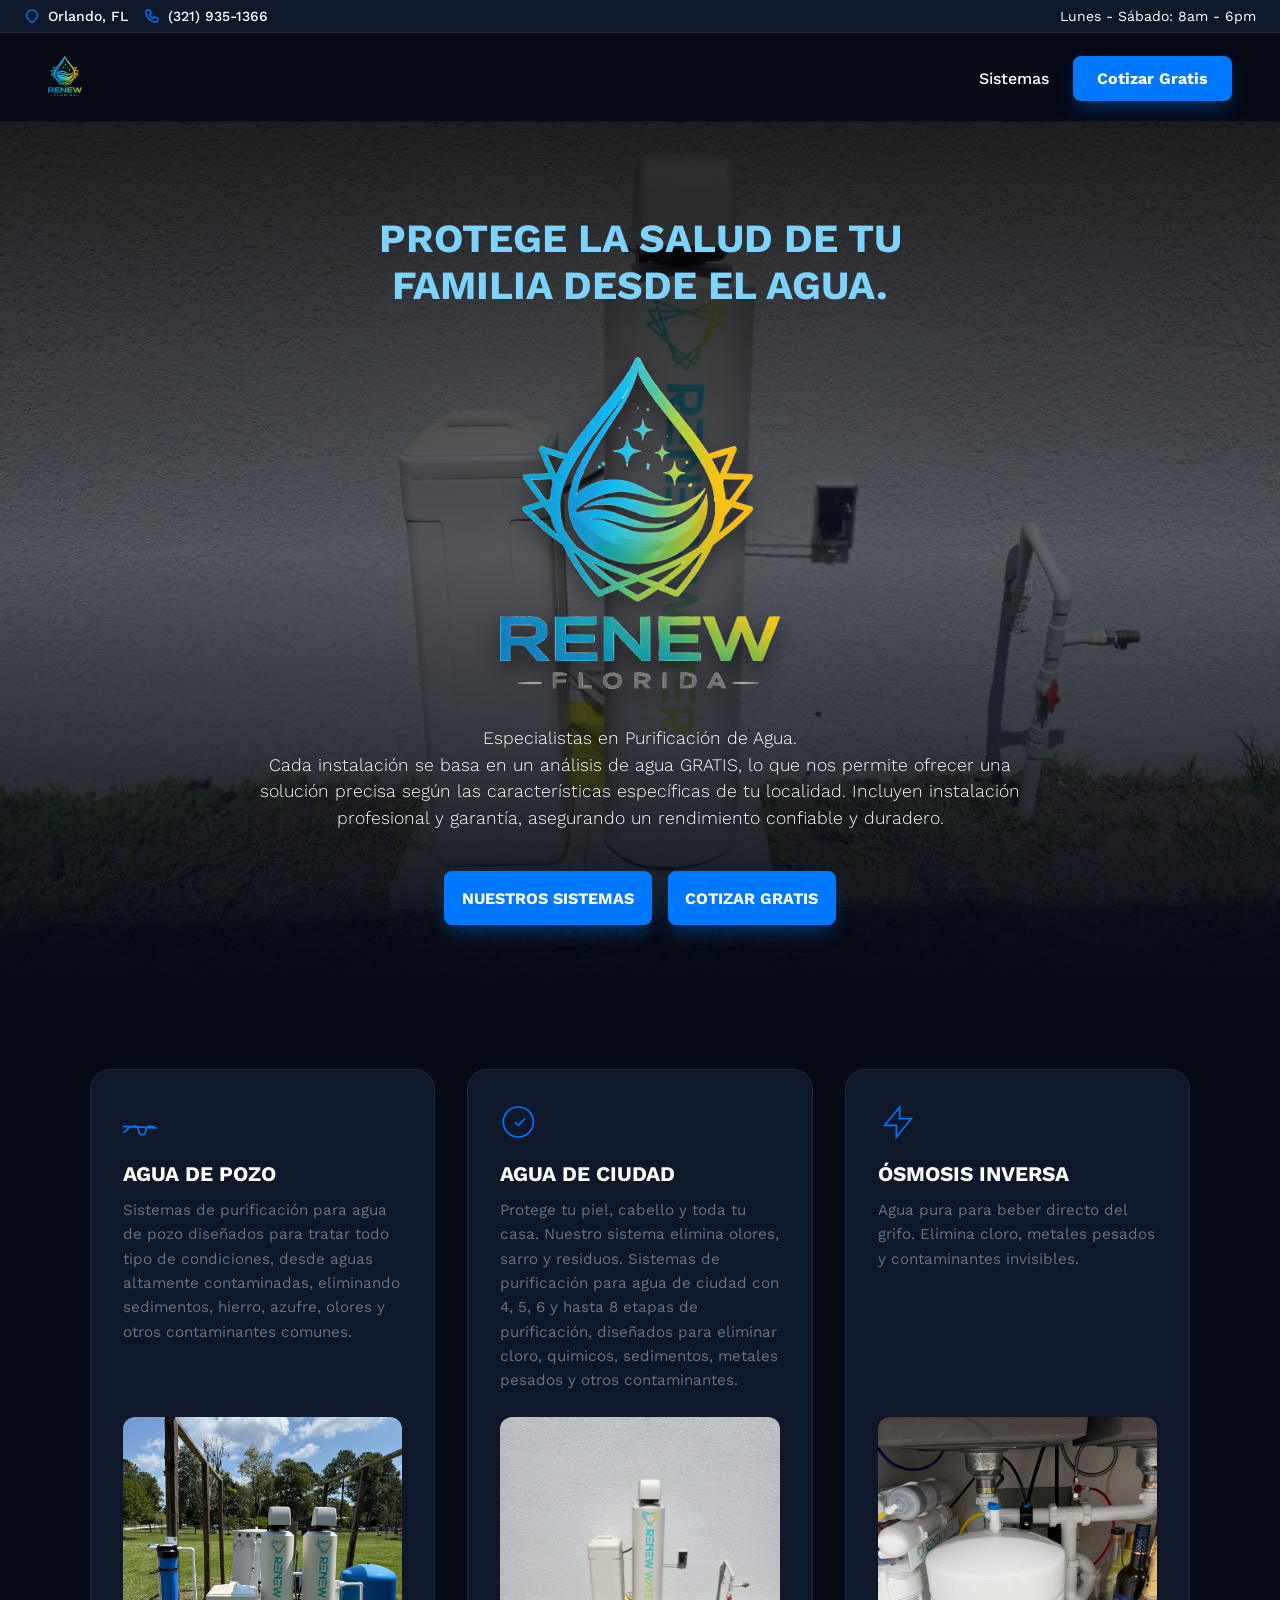
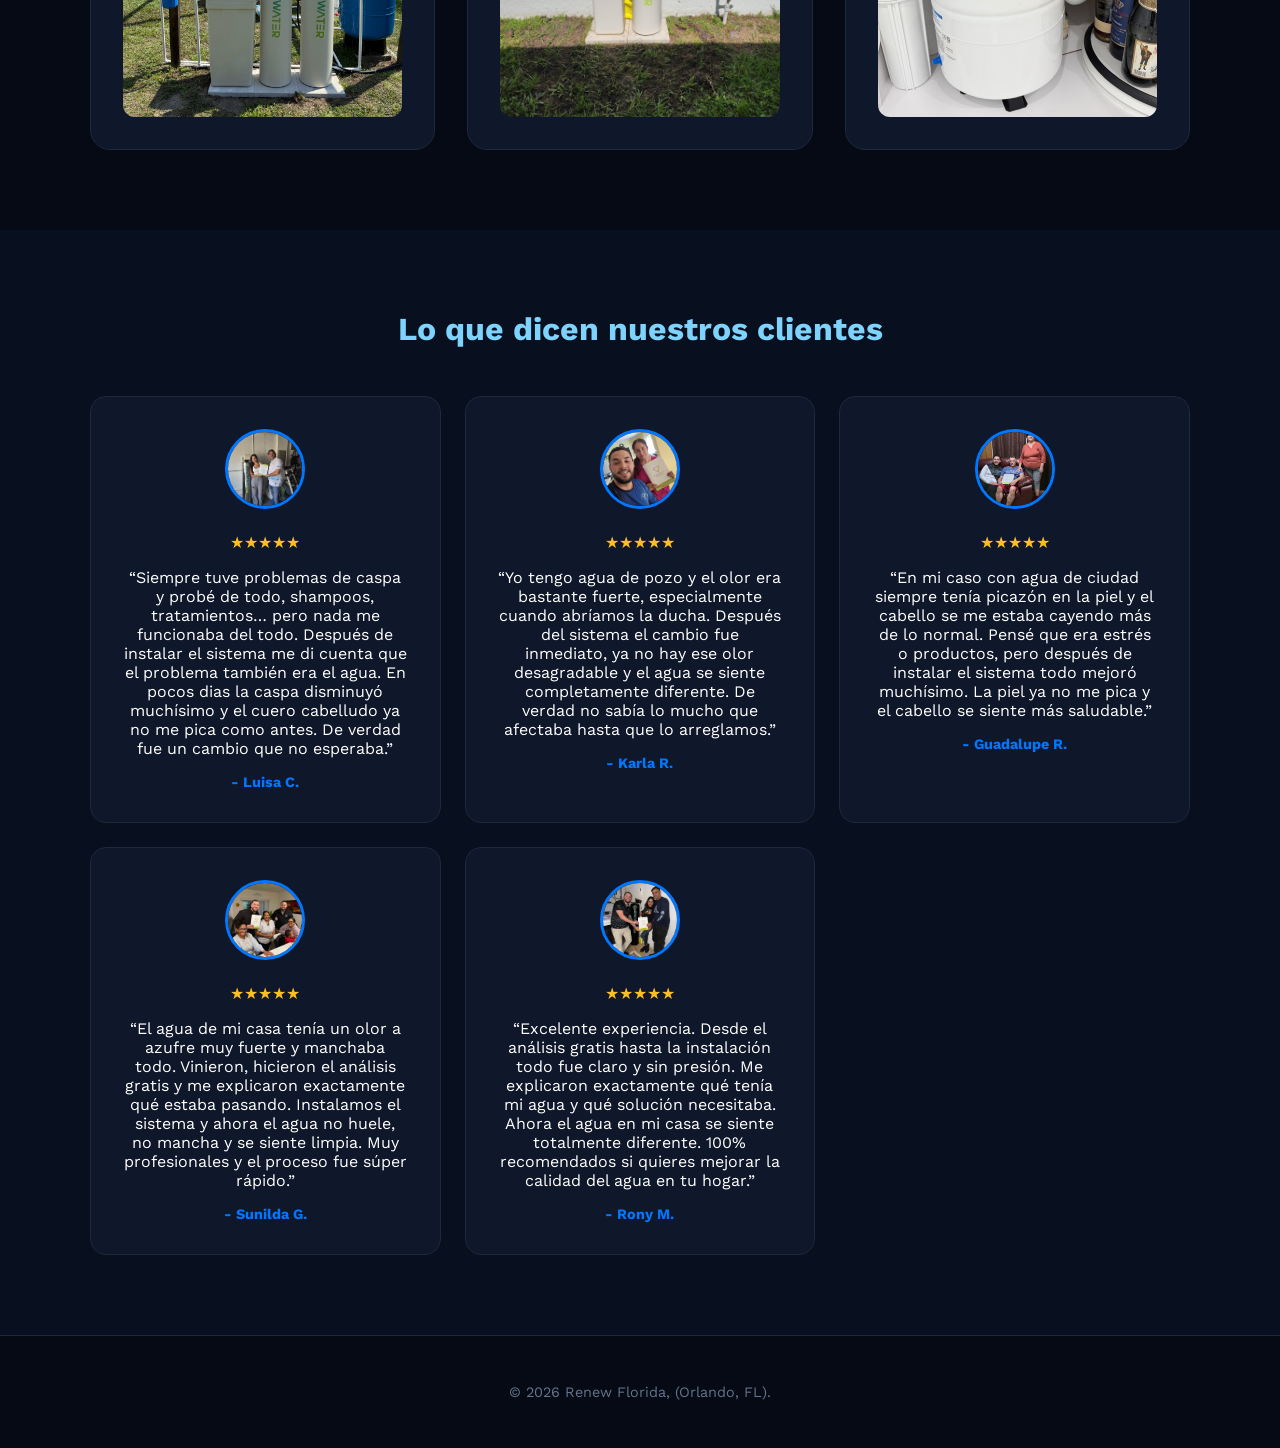
==== commit 65e73775: "small review corrections" ====
--- a/index.html
+++ b/index.html
@@ -137,7 +137,7 @@
                 </div>
                 <div class="review-stars">★★★★★</div>
                 <p>“Siempre tuve problemas de caspa y probé de todo, shampoos, tratamientos… pero nada me funcionaba del todo. Después de instalar el sistema me di cuenta que el problema también era el agua. En pocos dias la caspa disminuyó muchísimo y el cuero cabelludo ya no me pica como antes. De verdad fue un cambio que no esperaba.”</p>
-                <span class="review-author">- Luis C.</span>
+                <span class="review-author">- Luisa C.</span>
             </div>
             <div class="review-card" data-aos="zoom-in" data-aos-delay="100">
                 <div class="review-avatar">
@@ -161,7 +161,7 @@
                 </div>
                 <div class="review-stars">★★★★★</div>
                 <p>“El agua de mi casa tenía un olor a azufre muy fuerte y manchaba todo. Vinieron, hicieron el análisis gratis y me explicaron exactamente qué estaba pasando. Instalamos el sistema y ahora el agua no huele, no mancha y se siente limpia. Muy profesionales y el proceso fue súper rápido.”</p>
-                <span class="review-author">- Felipe T.</span>
+                <span class="review-author">- Sunilda G.</span>
             </div>
             <div class="review-card" data-aos="zoom-in" data-aos-delay="200">
                 <div class="review-avatar">
@@ -169,7 +169,7 @@
                 </div>
                 <div class="review-stars">★★★★★</div>
                 <p>“Excelente experiencia. Desde el análisis gratis hasta la instalación todo fue claro y sin presión. Me explicaron exactamente qué tenía mi agua y qué solución necesitaba. Ahora el agua en mi casa se siente totalmente diferente. 100% recomendados si quieres mejorar la calidad del agua en tu hogar.”</p>
-                <span class="review-author">- Jose V.</span>
+                <span class="review-author">- Rony M.</span>
             </div>
         </div>
     </section>
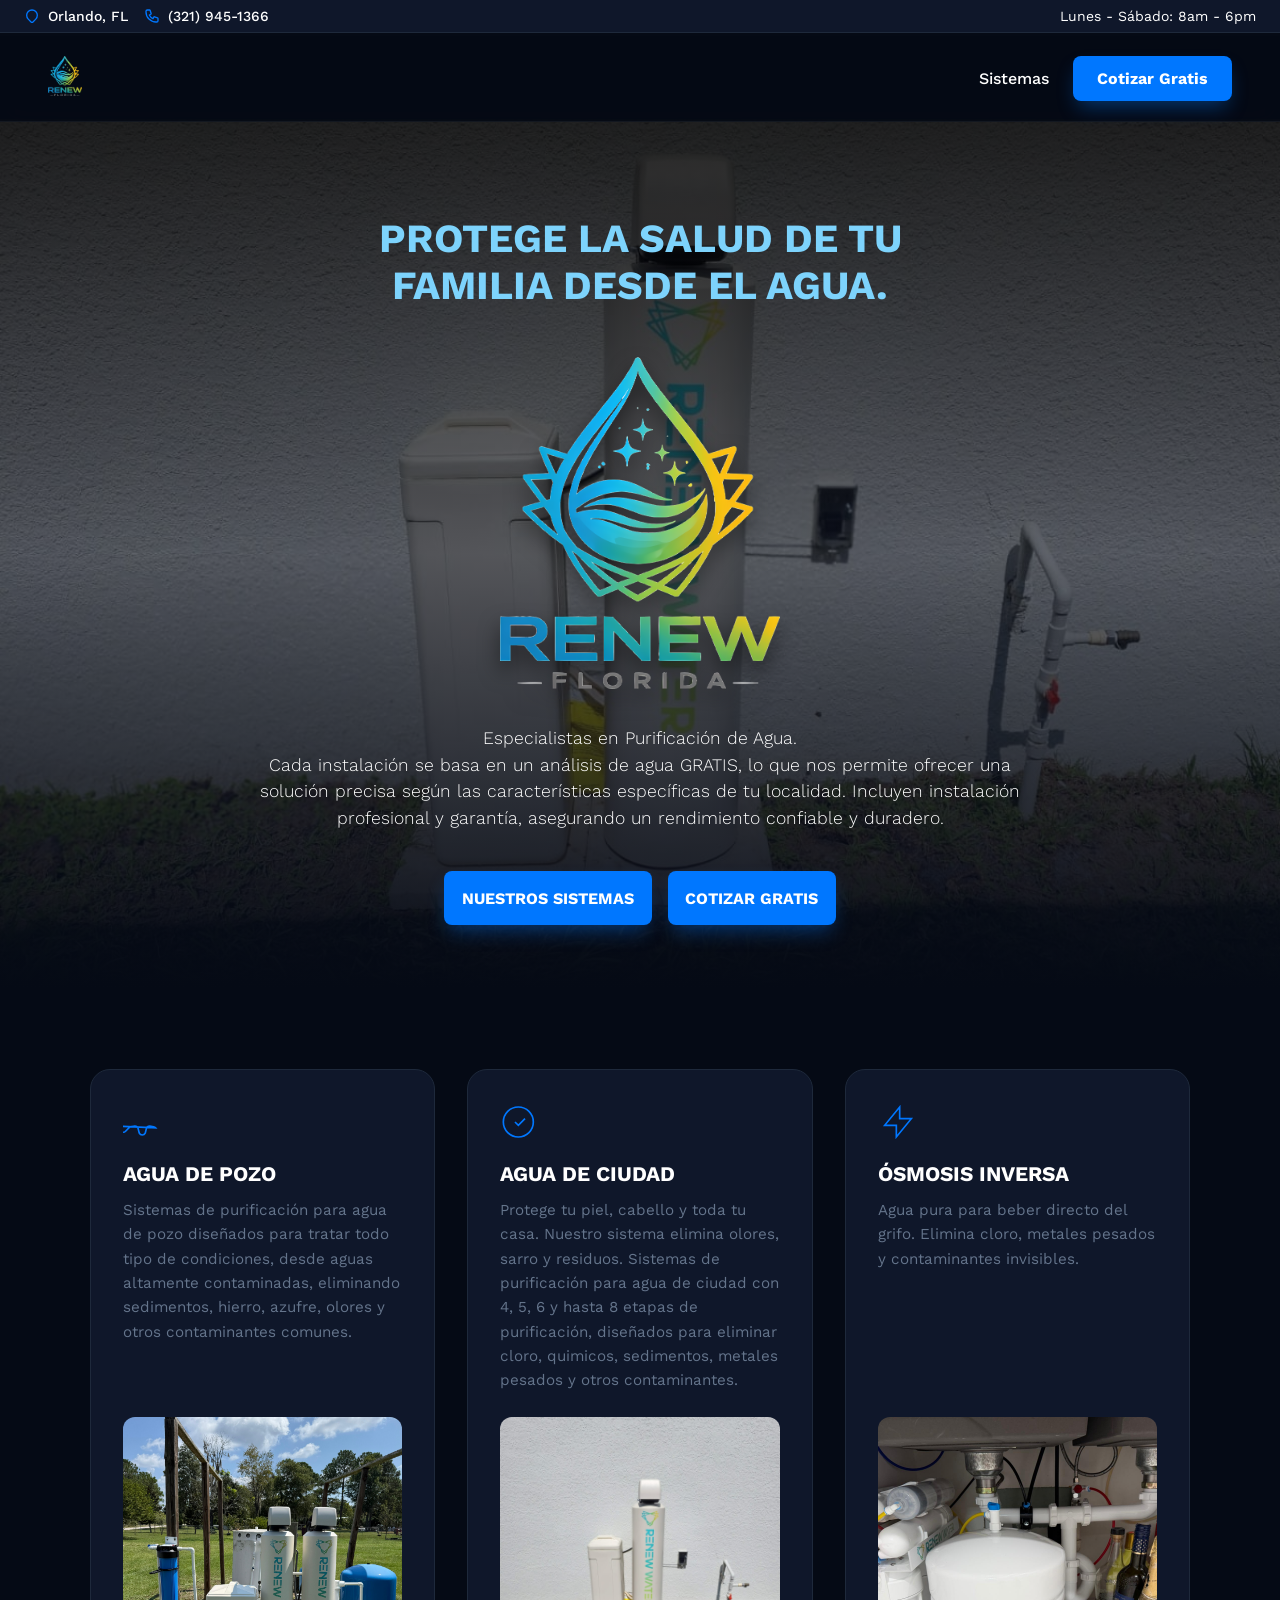
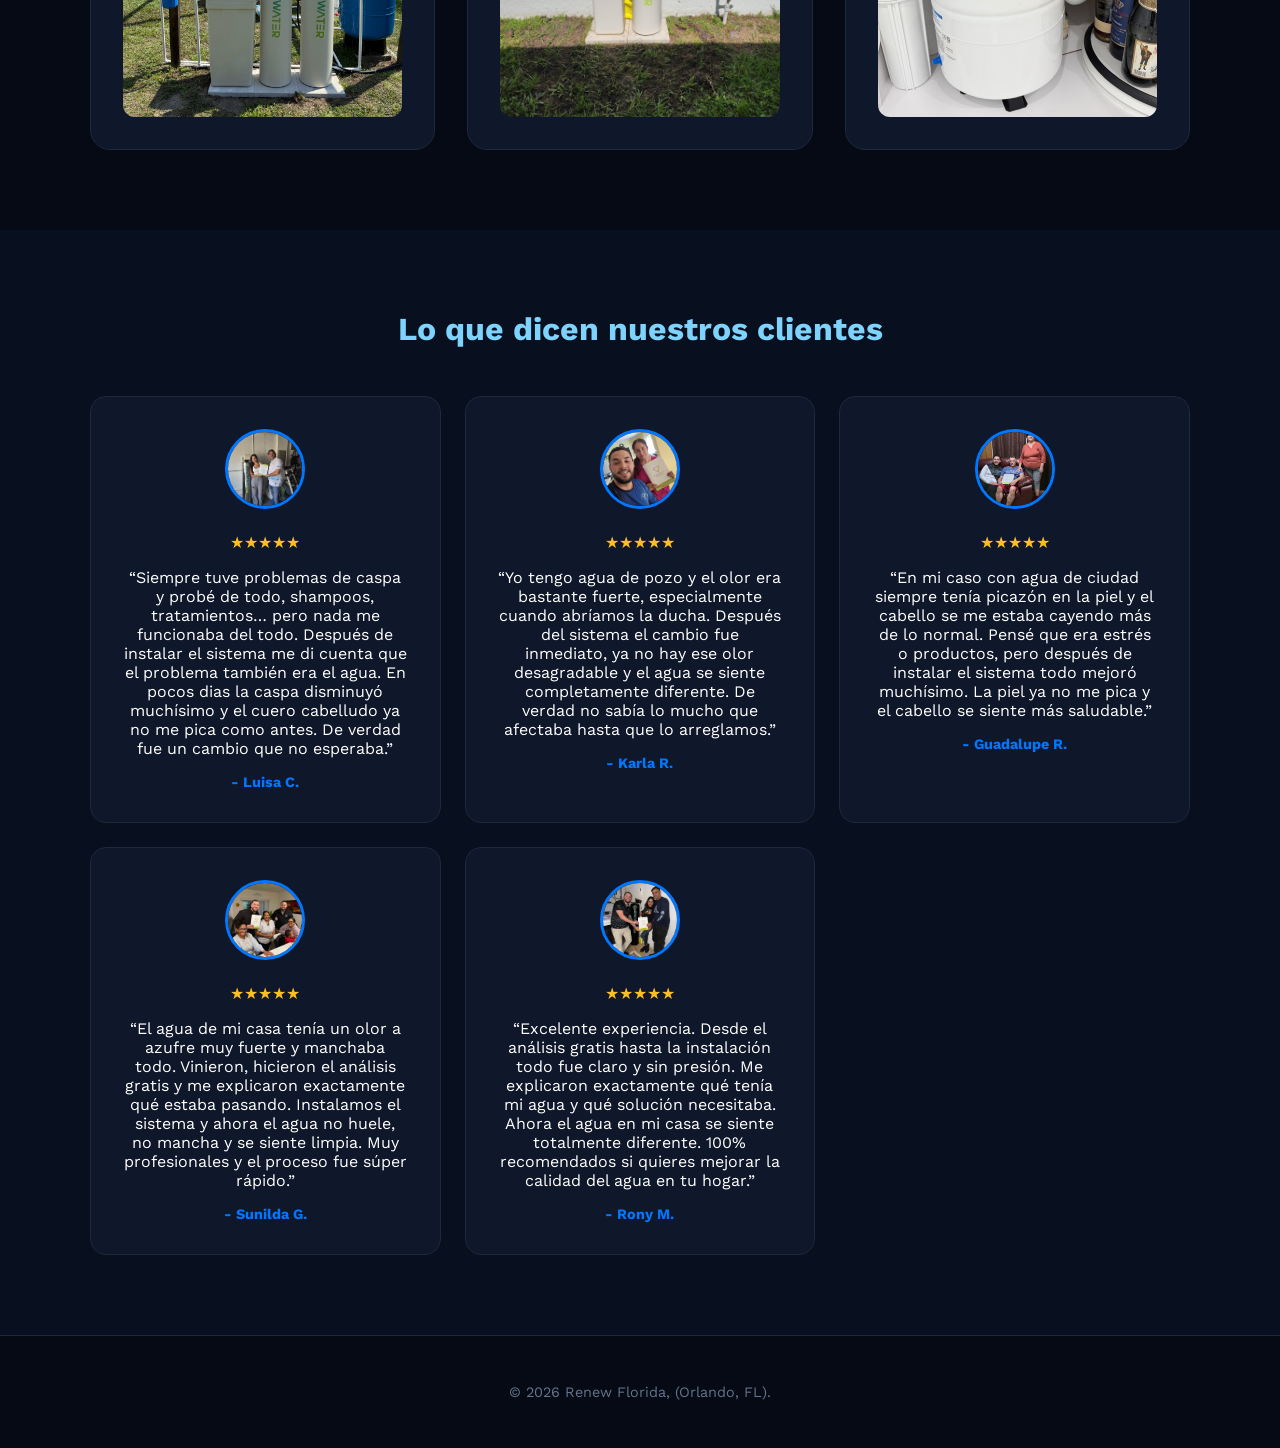
==== commit dd350468: "phone number fix" ====
--- a/index.html
+++ b/index.html
@@ -22,7 +22,7 @@
             </div>
             <div class="contact-item">
                 <svg class="icon" fill="none" stroke="currentColor" viewBox="0 0 24 24"><path stroke-linecap="round" stroke-linejoin="round" stroke-width="2" d="M3 5a2 2 0 012-2h3.28a1 1 0 01.948.684l1.498 4.493a1 1 0 01-.502 1.21l-2.257 1.13a11.042 11.042 0 005.516 5.516l1.13-2.257a1 1 0 011.21-.502l4.493 1.498a1 1 0 01.684.949V19a2 2 0 01-2 2h-1C9.716 21 3 14.284 3 6V5z"></path></svg>
-                <a href="https://wa.me/13219351366" class="link-white transition-blue">(321) 935-1366</a>
+                <a href="https://wa.me/13219451366" class="link-white transition-blue">(321) 945-1366</a>
             </div>
         </div>
         <div class="top-bar-hours">Lunes - Sábado: 8am - 6pm</div>
@@ -34,7 +34,7 @@
         </a>
         <div class="nav-links">
             <a href="#sistemas" class="nav-link">Sistemas</a>
-            <a href="https://wa.me/13219351366" class="btn-primary shadow-blue">Cotizar Gratis</a>
+            <a href="https://wa.me/13219451366" class="btn-primary shadow-blue">Cotizar Gratis</a>
         </div>
     </nav>
 
@@ -75,7 +75,7 @@
 
             <div class="hero-actions">
                 <a href="#servicios" class="btn-primary btn-large shadow-blue">NUESTROS SISTEMAS</a>
-                <a href="https://wa.me/13219351366" class="btn-primary btn-large shadow-blue">COTIZAR GRATIS</a>
+                <a href="https://wa.me/13219451366" class="btn-primary btn-large shadow-blue">COTIZAR GRATIS</a>
             </div>
         </div>
     </section>
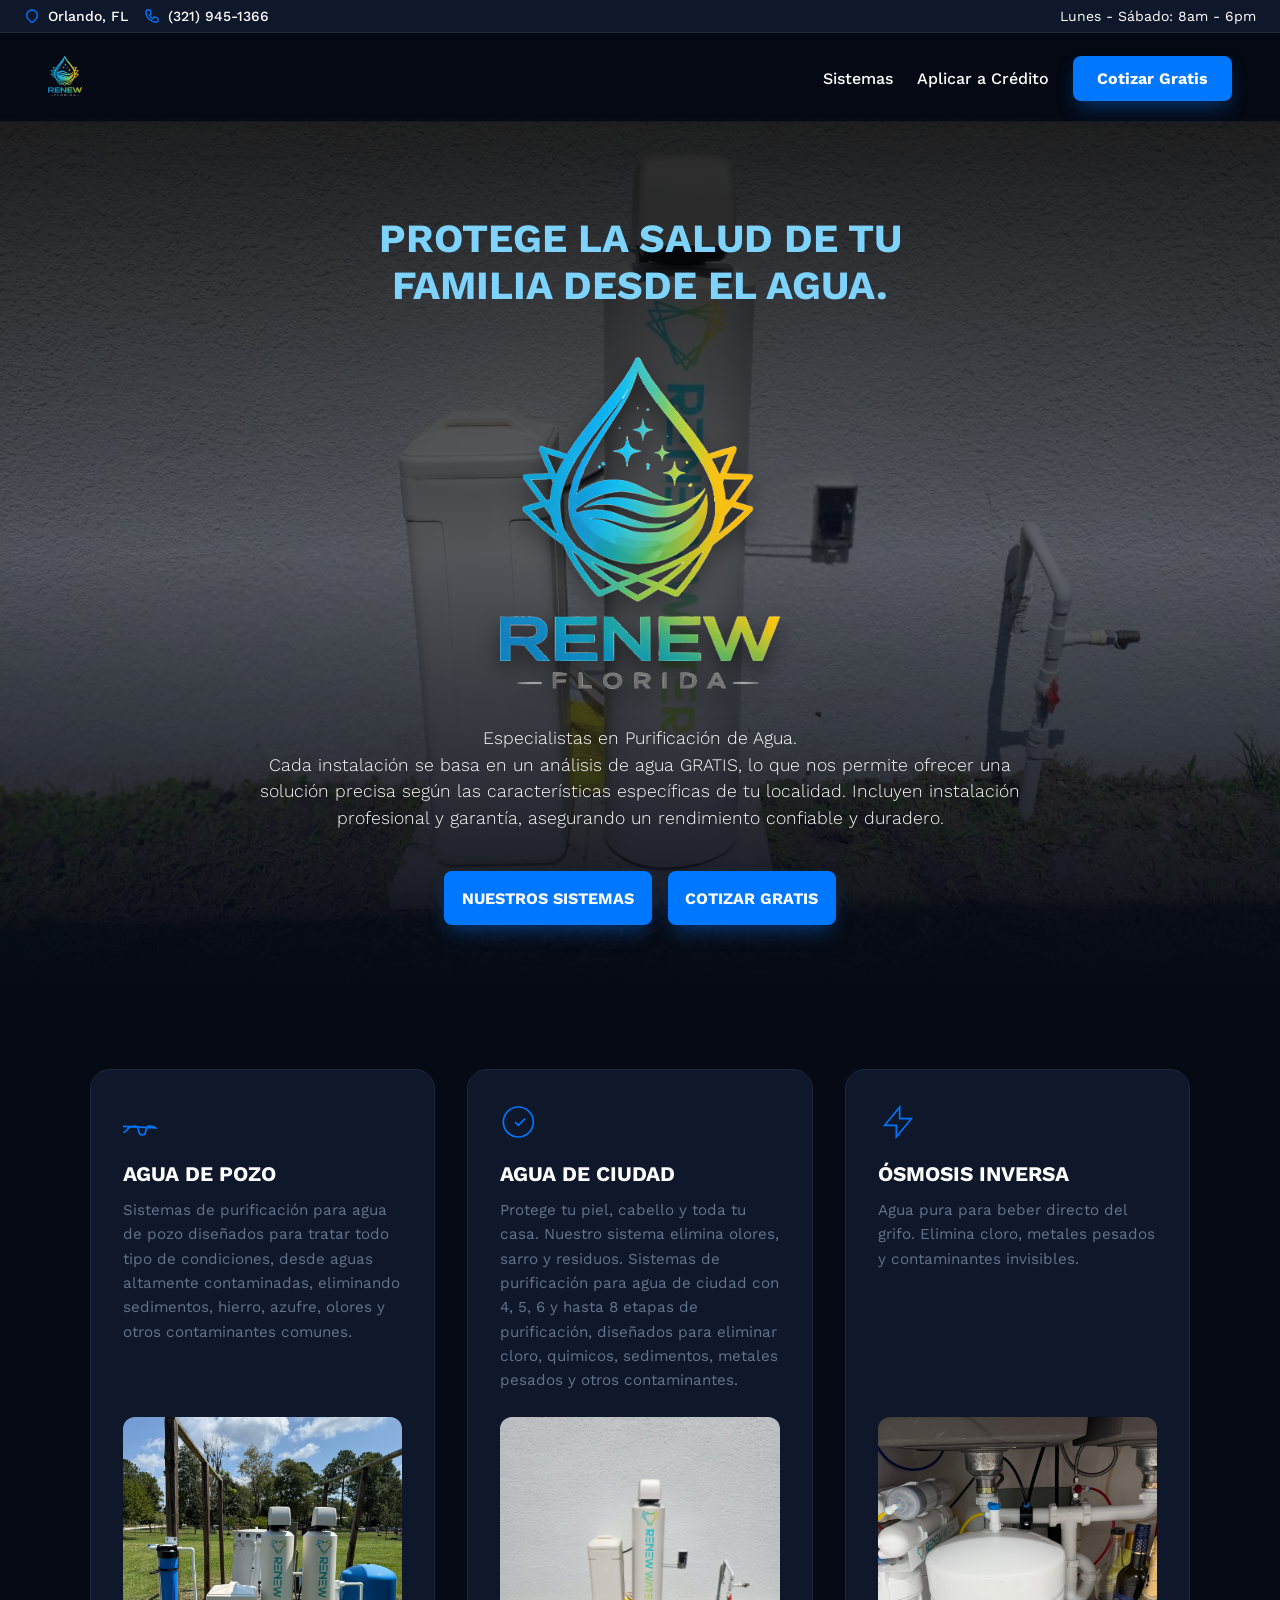
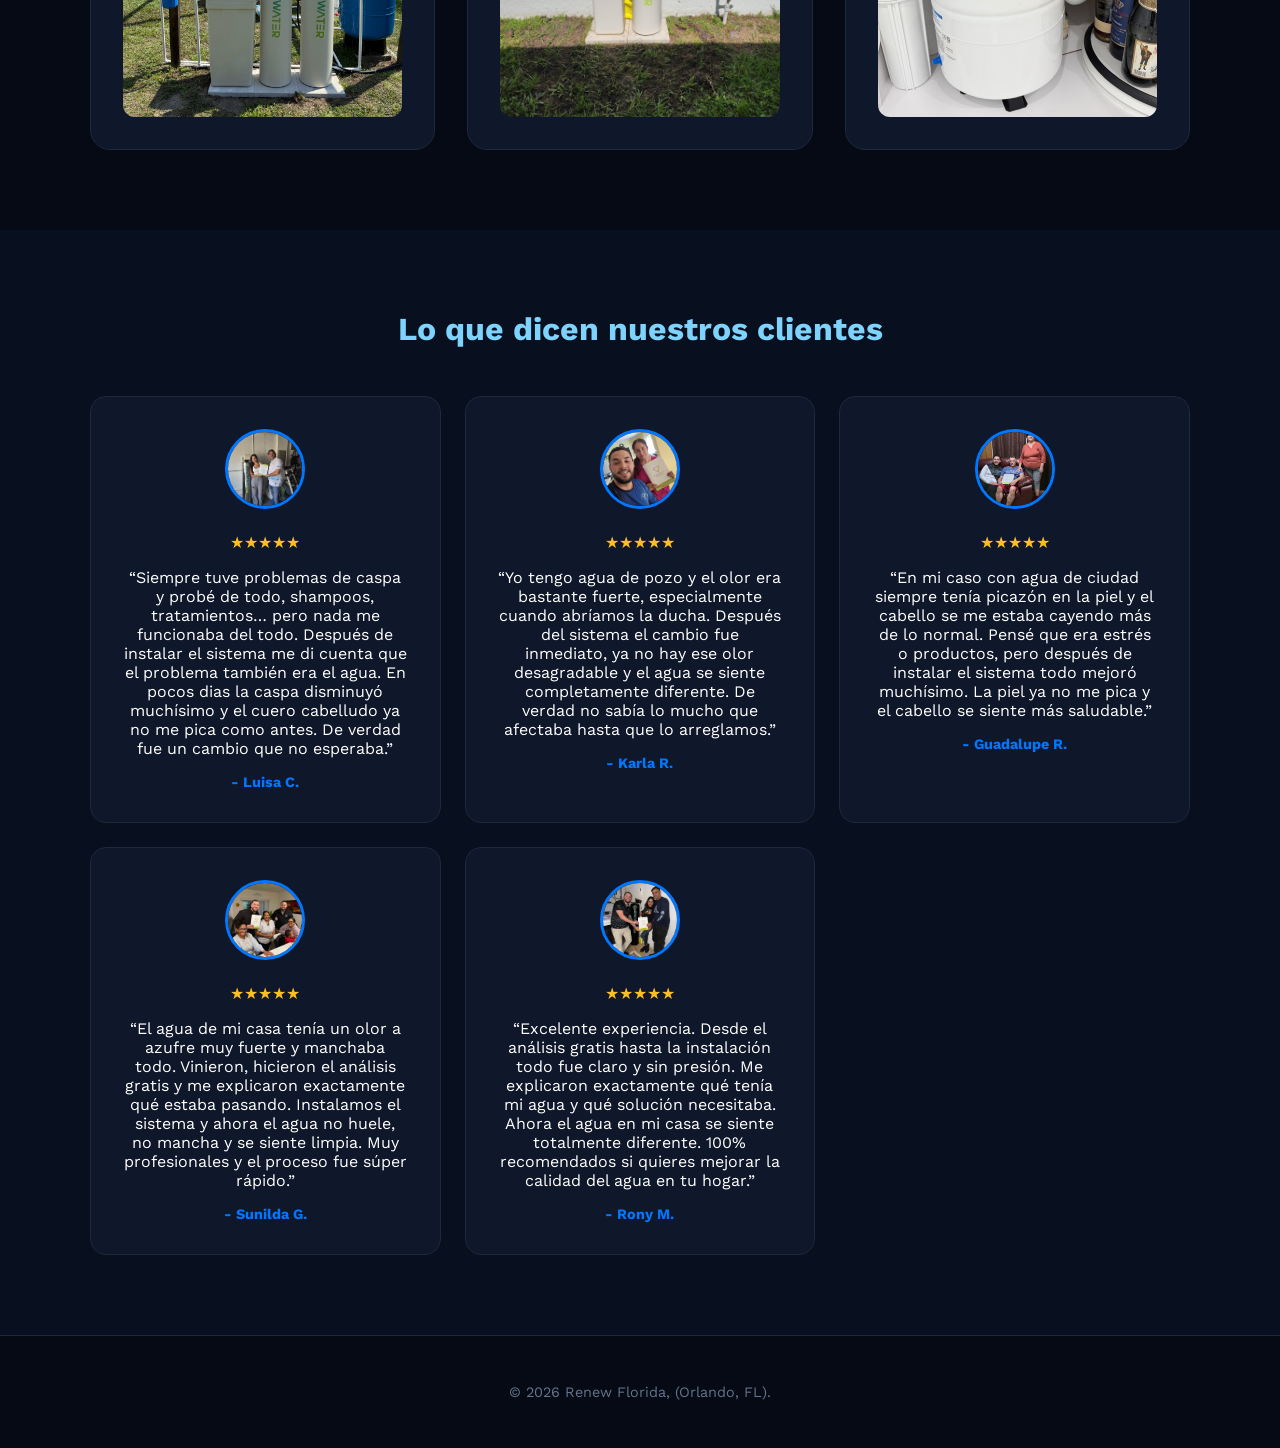
==== commit 81efdb7a: "Agrega Aplicación de Crédito propia con backend Flask + SQLite Copia el formulario de Aplicación de " ====
--- a/index.html
+++ b/index.html
@@ -34,6 +34,7 @@
         </a>
         <div class="nav-links">
             <a href="#sistemas" class="nav-link">Sistemas</a>
+            <a href="formulario.html" class="nav-link">Aplicar a Crédito</a>
             <a href="https://wa.me/13219451366" class="btn-primary shadow-blue">Cotizar Gratis</a>
         </div>
     </nav>
